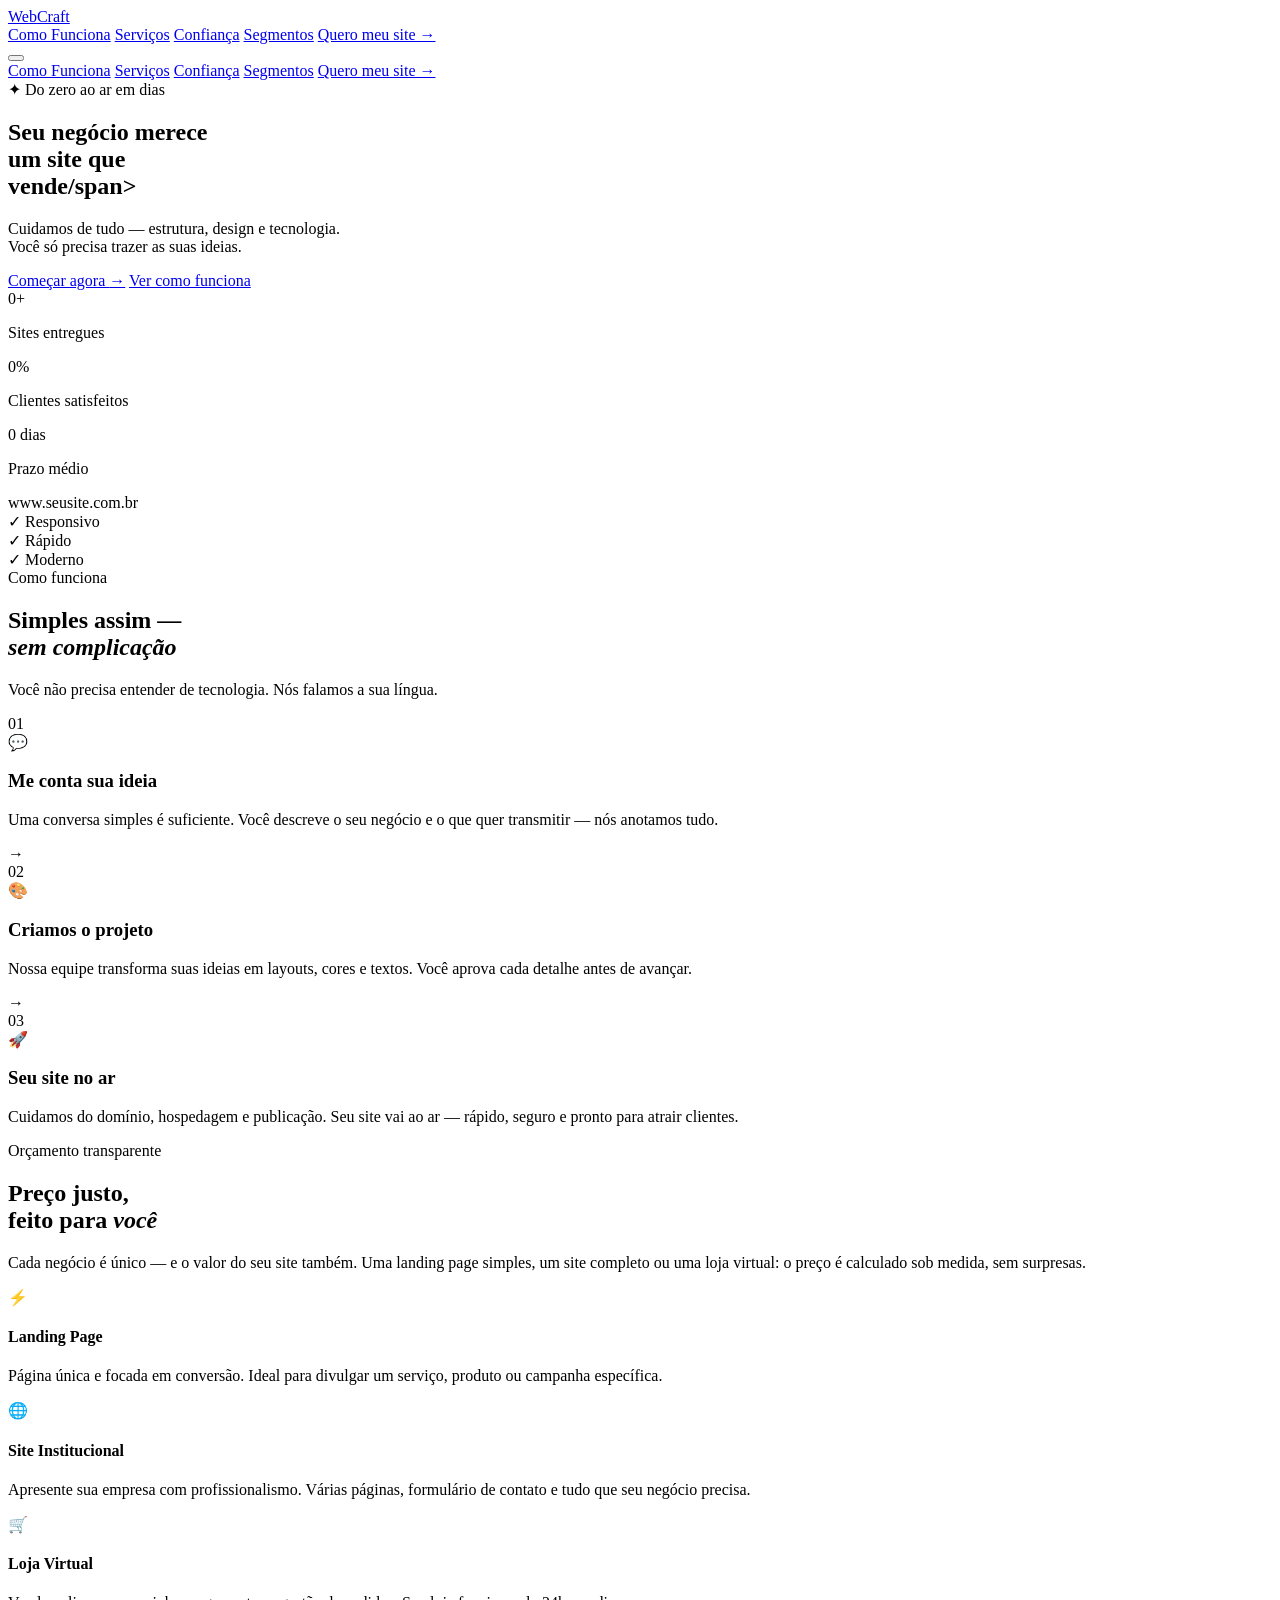
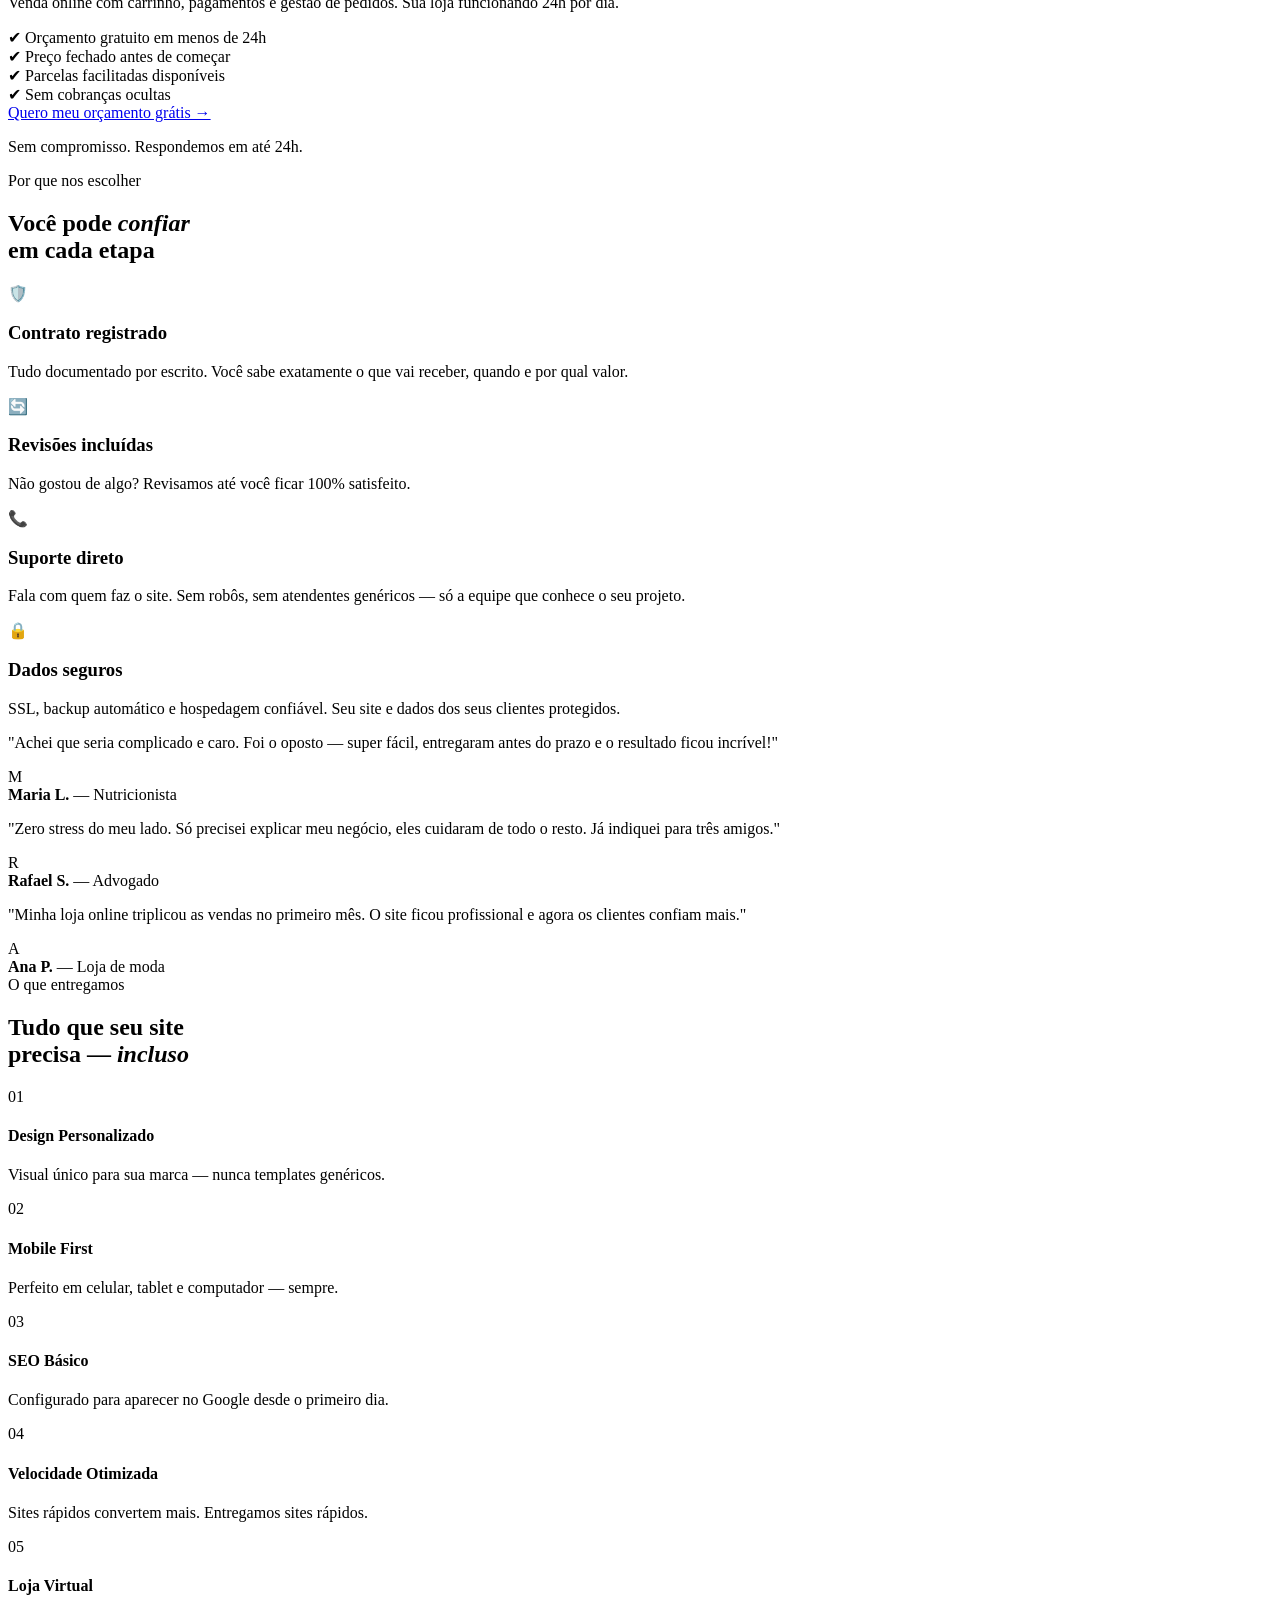
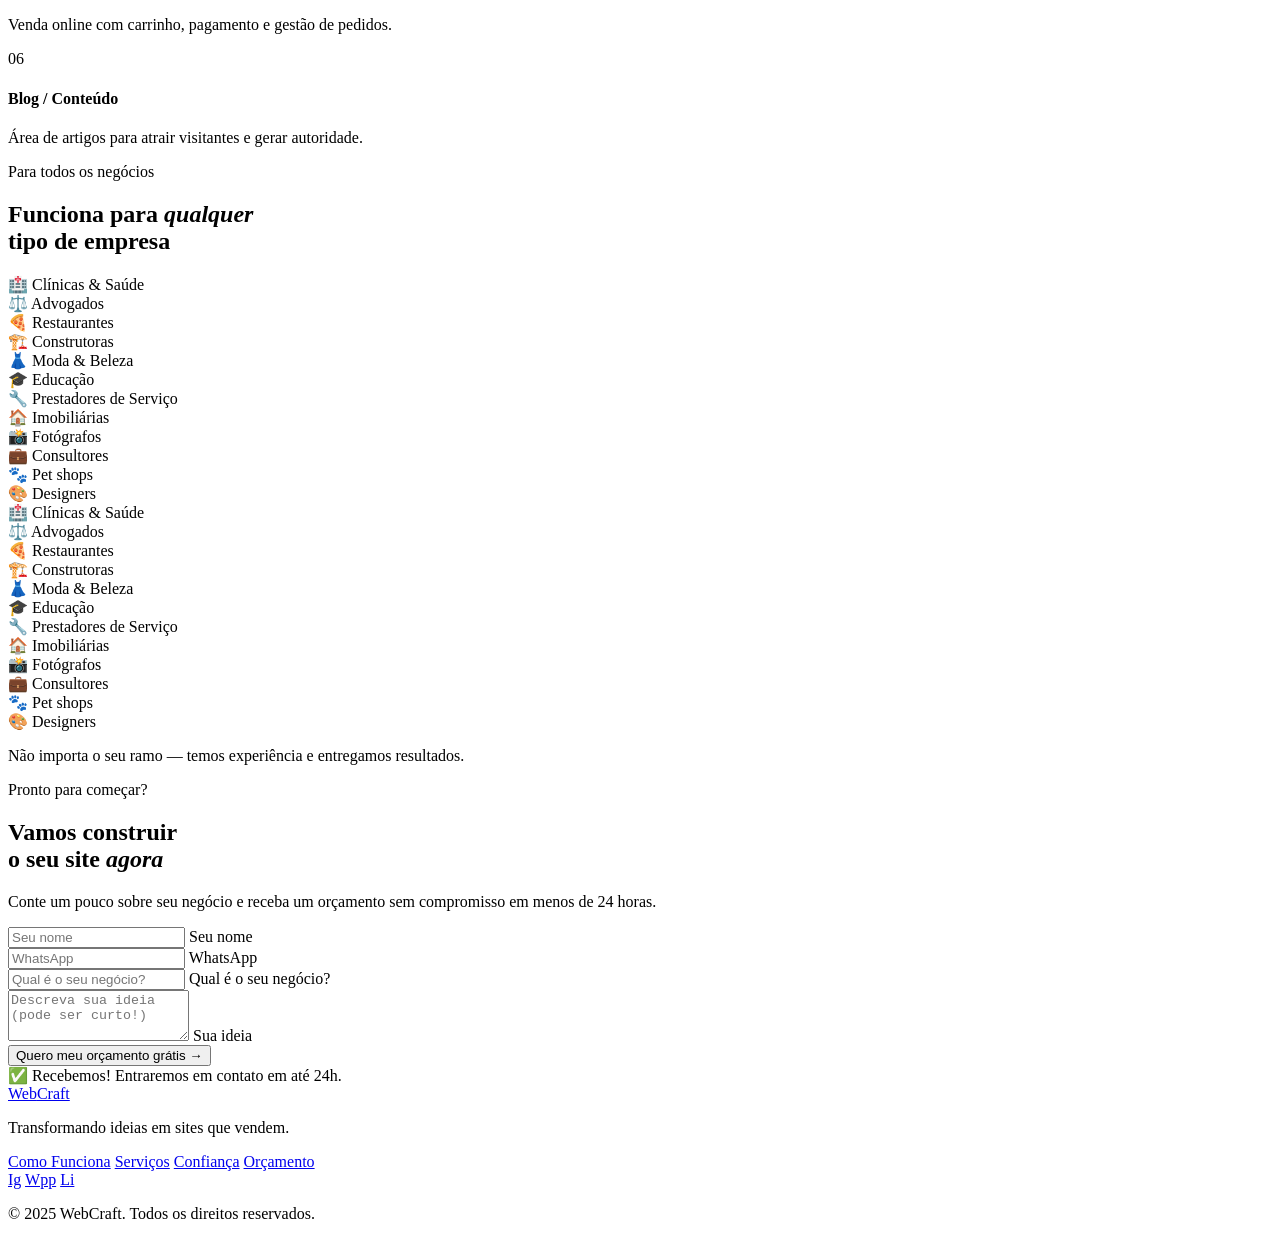
==== index.html @ 07025cad "possivel versão final do projeto" ====
<!DOCTYPE html>
<html lang="pt-BR">
<head>
  <meta charset="UTF-8" />
  <meta name="viewport" content="width=device-width, initial-scale=1.0" />
  <title>WebCraft — Seu Site. Do Zero ao Ar.</title>

  <!-- Pré-carrega a fonte para evitar layout shift -->
  <link rel="preconnect" href="https://fonts.googleapis.com" />
  <link rel="preconnect" href="https://fonts.gstatic.com" crossorigin />
  <link href="https://fonts.googleapis.com/css2?family=Syne:wght@400;600;700;800&family=DM+Sans:wght@300;400;500&display=swap" rel="stylesheet" />

  <link rel="stylesheet" href="style.css" />
</head>
<body>

  <!-- CURSOR -->
  <div class="cursor" id="cursor"></div>
  <div class="cursor-trail" id="cursorTrail"></div>

  <!-- NAVBAR -->
  <header class="navbar" id="navbar">
    <div class="nav-inner">
      <a href="#" class="logo">Web<span>Craft</span></a>
      <nav class="nav-links">
        <a href="#como-funciona">Como Funciona</a>
        <a href="#servicos">Serviços</a>
        <a href="#confie">Confiança</a>
        <a href="#segmentos">Segmentos</a>
        <a href="#contato" class="btn-nav">Quero meu site →</a>
      </nav>
      <button class="menu-toggle" id="menuToggle" aria-label="Abrir menu">
        <span></span><span></span><span></span>
      </button>
    </div>
    <div class="nav-mobile" id="navMobile">
      <a href="#como-funciona">Como Funciona</a>
      <a href="#servicos">Serviços</a>
      <a href="#confie">Confiança</a>
      <a href="#segmentos">Segmentos</a>
      <a href="#contato">Quero meu site →</a>
    </div>
  </header>

  <!-- HERO -->
  <section class="hero-section" id="home">
    <div class="hero-bg">
      <div class="blob blob-1"></div>
      <div class="blob blob-2"></div>
      <div class="blob blob-3"></div>
      <div class="grid-overlay"></div>
    </div>

    <div class="hero-inner">
      <!-- COLUNA ESQUERDA -->
      <div class="hero-content">
        <div class="hero-badge reveal">✦ Do zero ao ar em dias</div>

        <h1 class="hero-title reveal">
          Seu negócio merece<br />
          um site que<br />
          <span class="hero-destaque" id="rotatingText">vende/span>
        </h1>

        <p class="hero-sub reveal">
          Cuidamos de tudo — estrutura, design e tecnologia.<br />
          Você só precisa trazer as suas ideias.
        </p>

        <div class="hero-actions reveal">
          <a href="#contato" class="btn-primary">Começar agora <span class="arrow">→</span></a>
          <a href="#como-funciona" class="btn-ghost">Ver como funciona</a>
        </div>

        <div class="hero-stats reveal">
          <div class="stat">
            <span class="stat-num" data-target="320">0</span><span class="stat-suf">+</span>
            <p>Sites entregues</p>
          </div>
          <div class="stat-divider"></div>
          <div class="stat">
            <span class="stat-num" data-target="98">0</span><span class="stat-suf">%</span>
            <p>Clientes satisfeitos</p>
          </div>
          <div class="stat-divider"></div>
          <div class="stat">
            <span class="stat-num" data-target="7">0</span><span class="stat-suf"> dias</span>
            <p>Prazo médio</p>
          </div>
        </div>
      </div>

      <!-- COLUNA DIREITA -->
      <div class="hero-visual reveal">
        <div class="mockup-window">
          <div class="mockup-bar">
            <span class="dot red"></span>
            <span class="dot yellow"></span>
            <span class="dot green"></span>
            <div class="mockup-url">www.seusite.com.br</div>
          </div>
          <div class="mockup-body">
            <div class="mock-nav"></div>
            <div class="mock-hero">
              <div class="mock-h1"></div>
              <div class="mock-h2"></div>
              <div class="mock-btn"></div>
            </div>
            <div class="mock-cards">
              <div class="mock-card"></div>
              <div class="mock-card"></div>
              <div class="mock-card"></div>
            </div>
          </div>
        </div>
        <div class="floating-tag tag-1">✓ Responsivo</div>
        <div class="floating-tag tag-2">✓ Rápido</div>
        <div class="floating-tag tag-3">✓ Moderno</div>
      </div>
    </div>
  </section>

  <!-- COMO FUNCIONA -->
  <section class="como-funciona" id="como-funciona">
    <div class="container">
      <div class="section-label reveal">Como funciona</div>
      <h2 class="section-title reveal">Simples assim —<br /><em>sem complicação</em></h2>
      <p class="section-sub reveal">Você não precisa entender de tecnologia. Nós falamos a sua língua.</p>
      <div class="steps">
        <div class="step reveal">
          <div class="step-number">01</div>
          <div class="step-icon">💬</div>
          <h3>Me conta sua ideia</h3>
          <p>Uma conversa simples é suficiente. Você descreve o seu negócio e o que quer transmitir — nós anotamos tudo.</p>
        </div>
        <div class="step-arrow reveal">→</div>
        <div class="step reveal">
          <div class="step-number">02</div>
          <div class="step-icon">🎨</div>
          <h3>Criamos o projeto</h3>
          <p>Nossa equipe transforma suas ideias em layouts, cores e textos. Você aprova cada detalhe antes de avançar.</p>
        </div>
        <div class="step-arrow reveal">→</div>
        <div class="step reveal">
          <div class="step-number">03</div>
          <div class="step-icon">🚀</div>
          <h3>Seu site no ar</h3>
          <p>Cuidamos do domínio, hospedagem e publicação. Seu site vai ao ar — rápido, seguro e pronto para atrair clientes.</p>
        </div>
      </div>
    </div>
  </section>

  <!-- ORÇAMENTO -->
  <section class="orcamento" id="orcamento">
    <div class="container">
      <div class="orc-top reveal">
        <div class="section-label light">Orçamento transparente</div>
        <h2 class="section-title light">Preço justo,<br />feito para <em>você</em></h2>
        <p class="orc-intro">Cada negócio é único — e o valor do seu site também. Uma landing page simples, um site completo ou uma loja virtual: o preço é calculado sob medida, sem surpresas.</p>
      </div>
      <div class="orc-tipos reveal">
        <div class="orc-tipo-card">
          <div class="orc-tipo-icon">⚡</div>
          <h4>Landing Page</h4>
          <p>Página única e focada em conversão. Ideal para divulgar um serviço, produto ou campanha específica.</p>
        </div>
        <div class="orc-tipo-card destaque">
          <div class="orc-tipo-icon">🌐</div>
          <h4>Site Institucional</h4>
          <p>Apresente sua empresa com profissionalismo. Várias páginas, formulário de contato e tudo que seu negócio precisa.</p>
        </div>
        <div class="orc-tipo-card">
          <div class="orc-tipo-icon">🛒</div>
          <h4>Loja Virtual</h4>
          <p>Venda online com carrinho, pagamentos e gestão de pedidos. Sua loja funcionando 24h por dia.</p>
        </div>
      </div>
      <div class="orc-garantias reveal">
        <div class="orc-garantia"><span class="check">✔</span> Orçamento gratuito em menos de 24h</div>
        <div class="orc-garantia"><span class="check">✔</span> Preço fechado antes de começar</div>
        <div class="orc-garantia"><span class="check">✔</span> Parcelas facilitadas disponíveis</div>
        <div class="orc-garantia"><span class="check">✔</span> Sem cobranças ocultas</div>
      </div>
      <div class="orc-cta reveal">
        <a href="#contato" class="btn-primary">Quero meu orçamento grátis →</a>
        <p class="orc-obs">Sem compromisso. Respondemos em até 24h.</p>
      </div>
    </div>
  </section>

  <!-- CONFIANÇA -->
  <section class="confie" id="confie">
    <div class="container">
      <div class="section-label reveal">Por que nos escolher</div>
      <h2 class="section-title reveal">Você pode <em>confiar</em><br />em cada etapa</h2>
      <div class="trust-grid">
        <div class="trust-card reveal">
          <div class="trust-icon">🛡️</div>
          <h3>Contrato registrado</h3>
          <p>Tudo documentado por escrito. Você sabe exatamente o que vai receber, quando e por qual valor.</p>
        </div>
        <div class="trust-card reveal">
          <div class="trust-icon">🔄</div>
          <h3>Revisões incluídas</h3>
          <p>Não gostou de algo? Revisamos até você ficar 100% satisfeito.</p>
        </div>
        <div class="trust-card reveal">
          <div class="trust-icon">📞</div>
          <h3>Suporte direto</h3>
          <p>Fala com quem faz o site. Sem robôs, sem atendentes genéricos — só a equipe que conhece o seu projeto.</p>
        </div>
        <div class="trust-card reveal">
          <div class="trust-icon">🔒</div>
          <h3>Dados seguros</h3>
          <p>SSL, backup automático e hospedagem confiável. Seu site e dados dos seus clientes protegidos.</p>
        </div>
      </div>
      <div class="depoimentos reveal">
        <div class="dep-card">
          <p>"Achei que seria complicado e caro. Foi o oposto — super fácil, entregaram antes do prazo e o resultado ficou incrível!"</p>
          <div class="dep-author"><div class="dep-avatar">M</div><span><strong>Maria L.</strong> — Nutricionista</span></div>
        </div>
        <div class="dep-card">
          <p>"Zero stress do meu lado. Só precisei explicar meu negócio, eles cuidaram de todo o resto. Já indiquei para três amigos."</p>
          <div class="dep-author"><div class="dep-avatar">R</div><span><strong>Rafael S.</strong> — Advogado</span></div>
        </div>
        <div class="dep-card">
          <p>"Minha loja online triplicou as vendas no primeiro mês. O site ficou profissional e agora os clientes confiam mais."</p>
          <div class="dep-author"><div class="dep-avatar">A</div><span><strong>Ana P.</strong> — Loja de moda</span></div>
        </div>
      </div>
    </div>
  </section>

  <!-- SERVIÇOS -->
  <section class="servicos" id="servicos">
    <div class="container">
      <div class="section-label reveal">O que entregamos</div>
      <h2 class="section-title reveal">Tudo que seu site<br />precisa — <em>incluso</em></h2>
      <div class="servicos-grid">
        <div class="servico-item reveal"><span>01</span><h4>Design Personalizado</h4><p>Visual único para sua marca — nunca templates genéricos.</p></div>
        <div class="servico-item reveal"><span>02</span><h4>Mobile First</h4><p>Perfeito em celular, tablet e computador — sempre.</p></div>
        <div class="servico-item reveal"><span>03</span><h4>SEO Básico</h4><p>Configurado para aparecer no Google desde o primeiro dia.</p></div>
        <div class="servico-item reveal"><span>04</span><h4>Velocidade Otimizada</h4><p>Sites rápidos convertem mais. Entregamos sites rápidos.</p></div>
        <div class="servico-item reveal"><span>05</span><h4>Loja Virtual</h4><p>Venda online com carrinho, pagamento e gestão de pedidos.</p></div>
        <div class="servico-item reveal"><span>06</span><h4>Blog / Conteúdo</h4><p>Área de artigos para atrair visitantes e gerar autoridade.</p></div>
      </div>
    </div>
  </section>

  <!-- SEGMENTOS -->
  <section class="segmentos" id="segmentos">
    <div class="container">
      <div class="section-label reveal">Para todos os negócios</div>
      <h2 class="section-title reveal">Funciona para <em>qualquer</em><br />tipo de empresa</h2>
      <div class="seg-track-wrap">
        <div class="seg-track">
          <div class="seg-pill">🏥 Clínicas & Saúde</div>
          <div class="seg-pill">⚖️ Advogados</div>
          <div class="seg-pill">🍕 Restaurantes</div>
          <div class="seg-pill">🏗️ Construtoras</div>
          <div class="seg-pill">👗 Moda & Beleza</div>
          <div class="seg-pill">🎓 Educação</div>
          <div class="seg-pill">🔧 Prestadores de Serviço</div>
          <div class="seg-pill">🏠 Imobiliárias</div>
          <div class="seg-pill">📸 Fotógrafos</div>
          <div class="seg-pill">💼 Consultores</div>
          <div class="seg-pill">🐾 Pet shops</div>
          <div class="seg-pill">🎨 Designers</div>
          <div class="seg-pill">🏥 Clínicas & Saúde</div>
          <div class="seg-pill">⚖️ Advogados</div>
          <div class="seg-pill">🍕 Restaurantes</div>
          <div class="seg-pill">🏗️ Construtoras</div>
          <div class="seg-pill">👗 Moda & Beleza</div>
          <div class="seg-pill">🎓 Educação</div>
          <div class="seg-pill">🔧 Prestadores de Serviço</div>
          <div class="seg-pill">🏠 Imobiliárias</div>
          <div class="seg-pill">📸 Fotógrafos</div>
          <div class="seg-pill">💼 Consultores</div>
          <div class="seg-pill">🐾 Pet shops</div>
          <div class="seg-pill">🎨 Designers</div>
        </div>
      </div>
      <p class="seg-cta reveal">Não importa o seu ramo — temos experiência e entregamos resultados.</p>
    </div>
  </section>

  <!-- CONTATO -->
  <section class="contato" id="contato">
    <div class="container">
      <div class="cta-box reveal">
        <div class="cta-blob"></div>
        <div class="cta-text">
          <div class="section-label light">Pronto para começar?</div>
          <h2>Vamos construir<br />o seu site <em>agora</em></h2>
          <p>Conte um pouco sobre seu negócio e receba um orçamento sem compromisso em menos de 24 horas.</p>
        </div>
        <form class="cta-form" id="ctaForm" novalidate>
          <div class="form-row">
            <div class="form-group">
              <input type="text" id="nome" placeholder="Seu nome" required />
              <label for="nome">Seu nome</label>
            </div>
            <div class="form-group">
              <input type="tel" id="whatsapp" placeholder="WhatsApp" required />
              <label for="whatsapp">WhatsApp</label>
            </div>
          </div>
          <div class="form-group">
            <input type="text" id="negocio" placeholder="Qual é o seu negócio?" required />
            <label for="negocio">Qual é o seu negócio?</label>
          </div>
          <div class="form-group">
            <textarea id="ideia" rows="3" placeholder="Descreva sua ideia (pode ser curto!)"></textarea>
            <label for="ideia">Sua ideia</label>
          </div>
          <button type="submit" class="btn-submit">
            <span class="btn-text">Quero meu orçamento grátis →</span>
            <span class="btn-loading" style="display:none">Enviando...</span>
          </button>
          <div class="form-success" id="formSuccess">
            ✅ Recebemos! Entraremos em contato em até 24h.
          </div>
        </form>
      </div>
    </div>
  </section>

  <!-- FOOTER -->
  <footer class="footer">
    <div class="container">
      <div class="footer-inner">
        <div class="footer-brand">
          <a href="#" class="logo">Web<span>Craft</span></a>
          <p>Transformando ideias em sites que vendem.</p>
        </div>
        <div class="footer-links">
          <a href="#como-funciona">Como Funciona</a>
          <a href="#servicos">Serviços</a>
          <a href="#confie">Confiança</a>
          <a href="#contato">Orçamento</a>
        </div>
        <div class="footer-social">
          <a href="#" aria-label="Instagram">Ig</a>
          <a href="#" aria-label="WhatsApp">Wpp</a>
          <a href="#" aria-label="LinkedIn">Li</a>
        </div>
      </div>
      <div class="footer-bottom">
        <p>© 2025 WebCraft. Todos os direitos reservados.</p>
      </div>
    </div>
  </footer>

  <script src="script.js"></script>
</body>
</html>
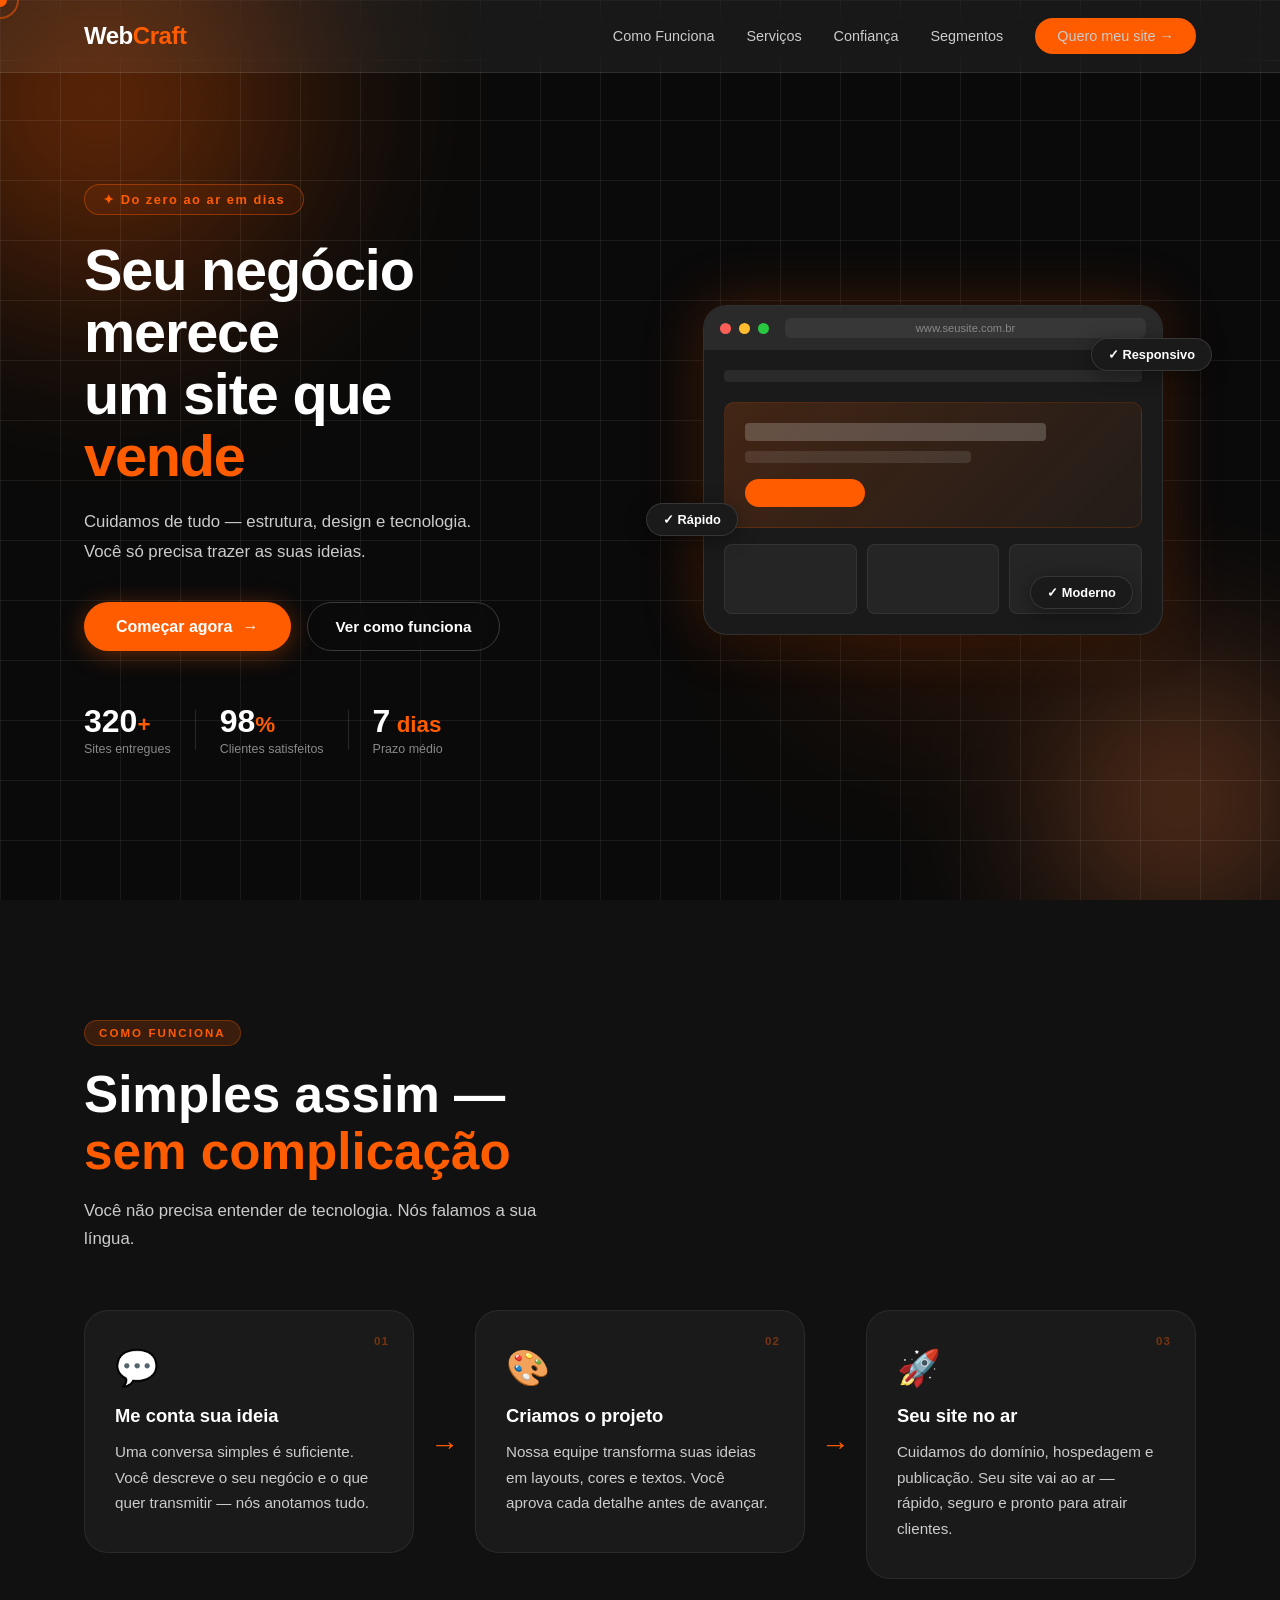
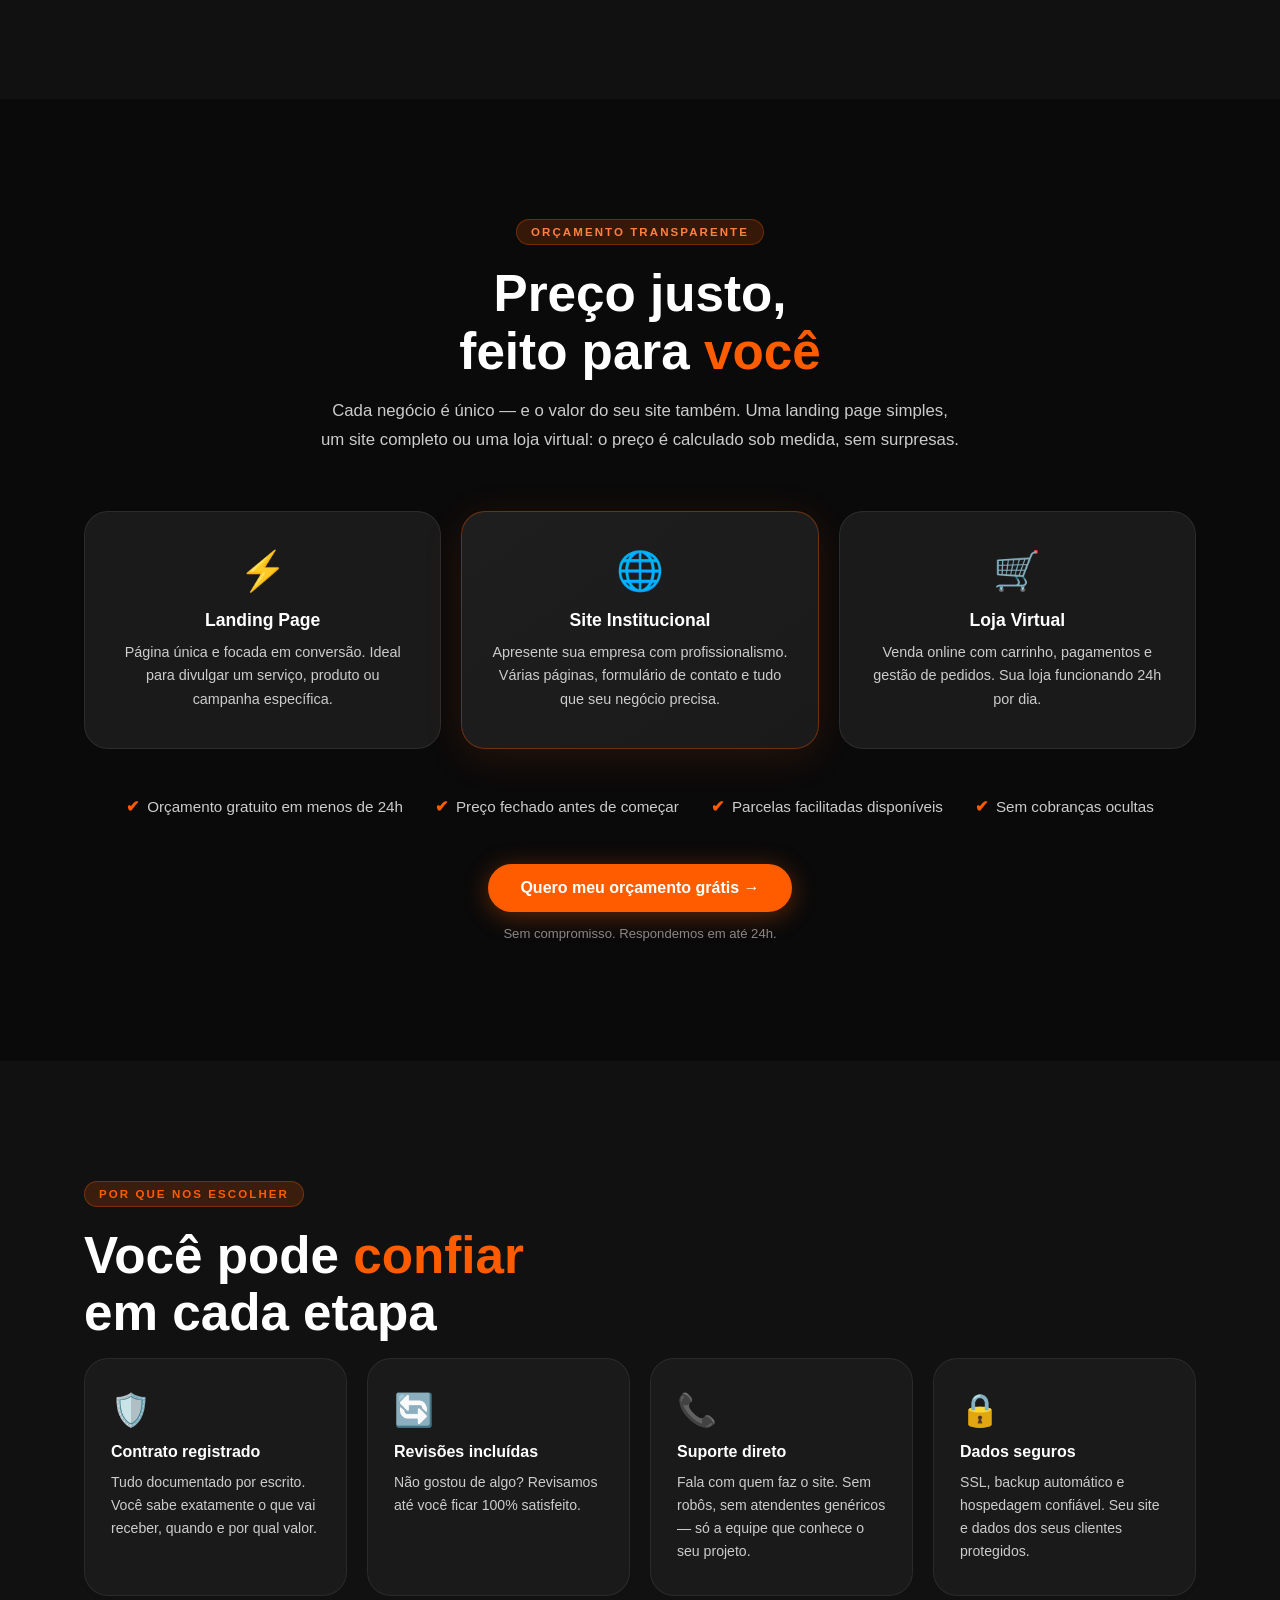
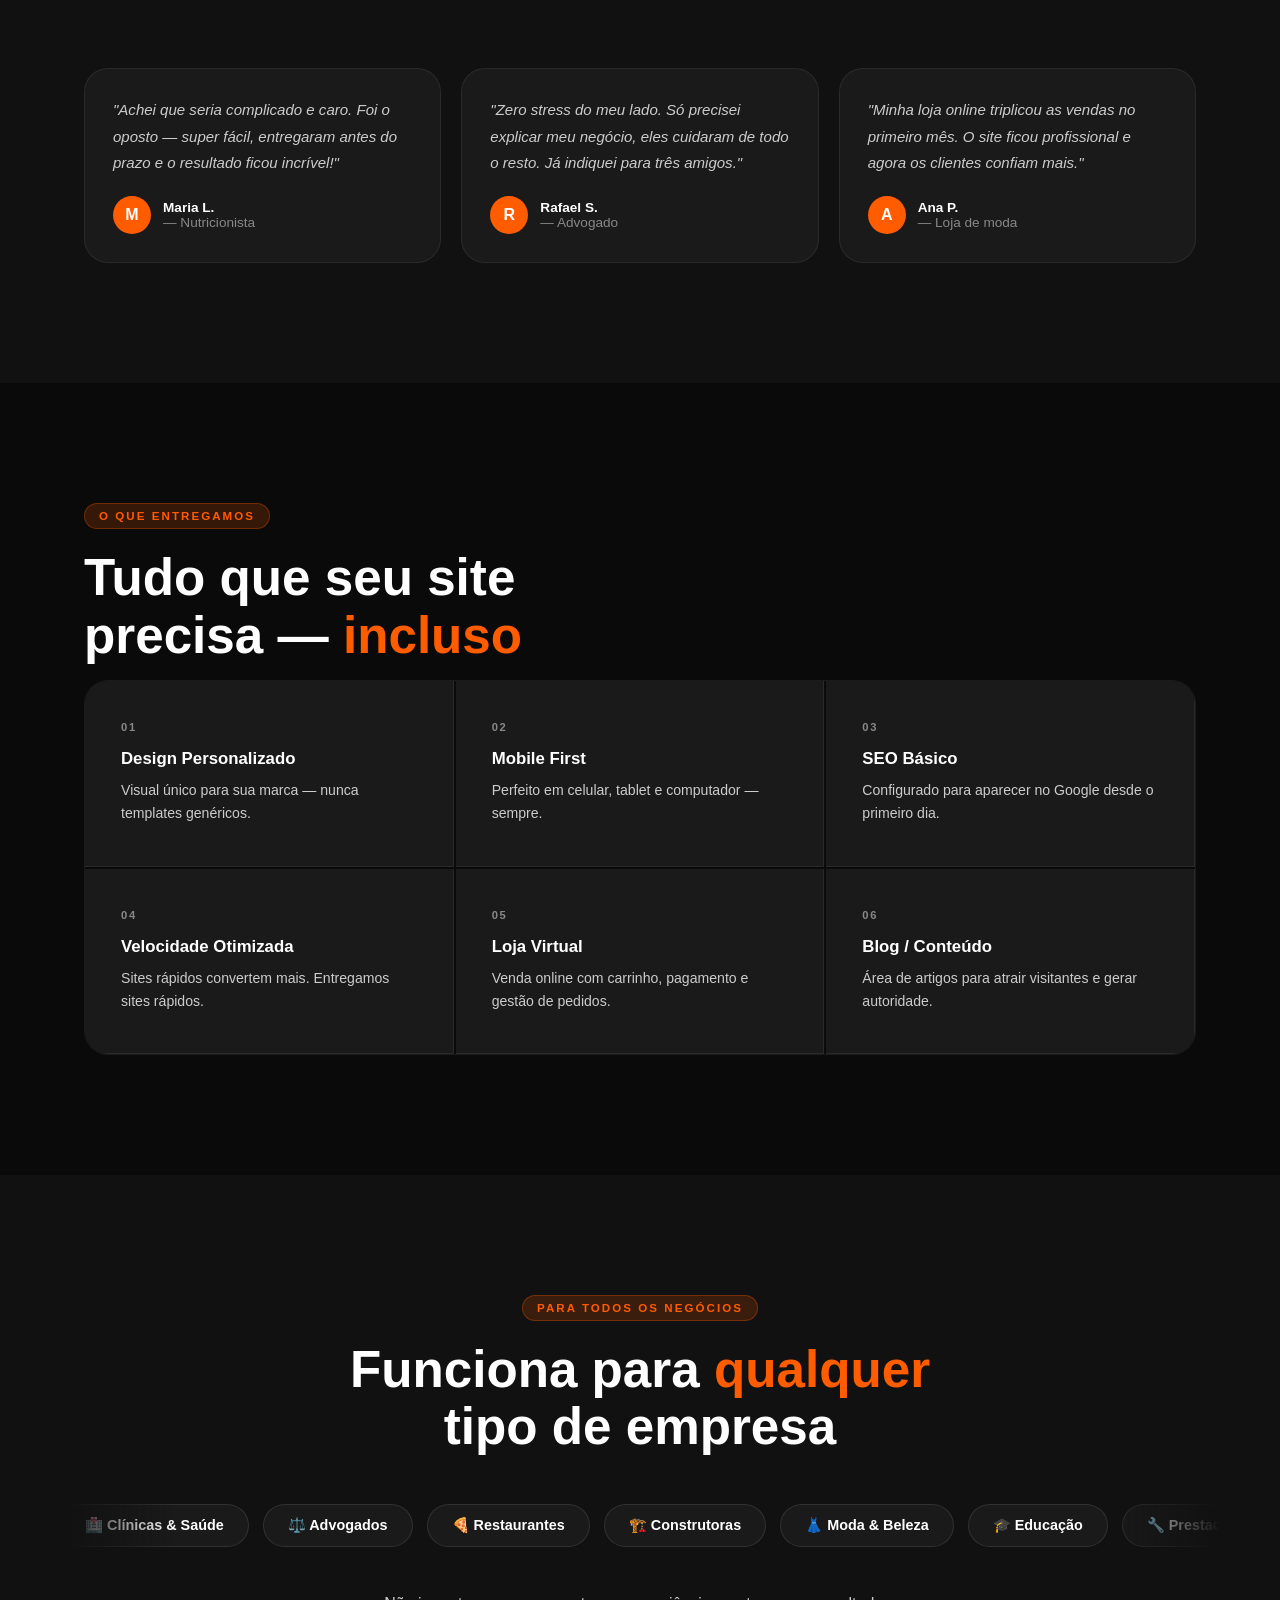
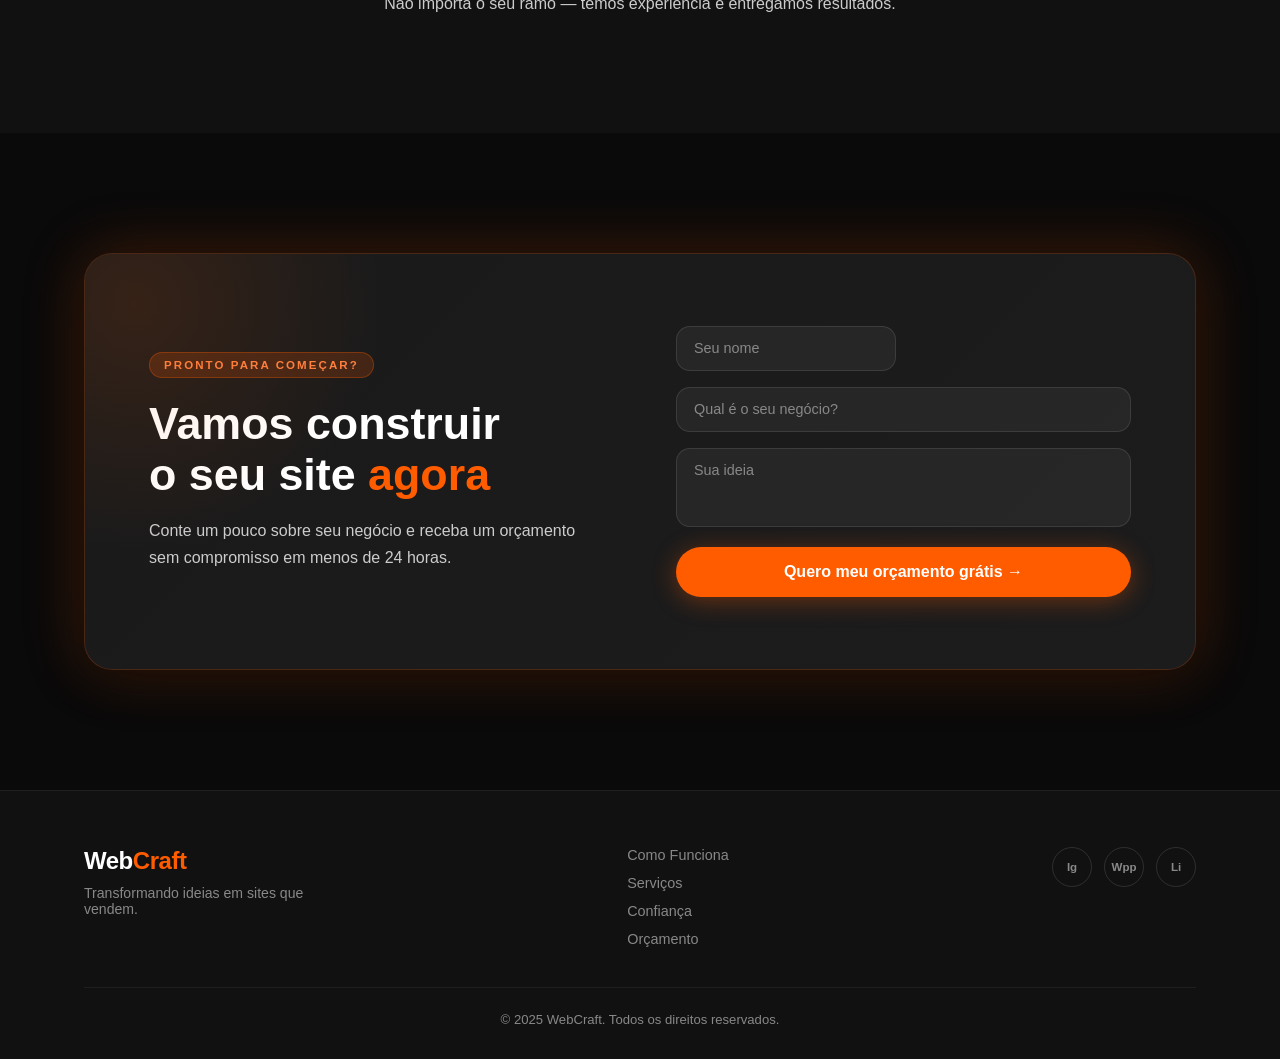
==== commit 480f6fee: "Alterações na barra de orçamento" ====
--- a/index.html
+++ b/index.html
@@ -59,7 +59,7 @@
         <h1 class="hero-title reveal">
           Seu negócio merece<br />
           um site que<br />
-          <span class="hero-destaque" id="rotatingText">vende/span>
+          <span class="hero-destaque" id="rotatingText">vende
         </h1>
 
         <p class="hero-sub reveal">
@@ -302,10 +302,6 @@
               <input type="text" id="nome" placeholder="Seu nome" required />
               <label for="nome">Seu nome</label>
             </div>
-            <div class="form-group">
-              <input type="tel" id="whatsapp" placeholder="WhatsApp" required />
-              <label for="whatsapp">WhatsApp</label>
-            </div>
           </div>
           <div class="form-group">
             <input type="text" id="negocio" placeholder="Qual é o seu negócio?" required />
--- a/style.css
+++ b/style.css
@@ -0,0 +1,1071 @@
+/* =============================================
+   WEBCRAFT — style.css
+   Paleta: Laranja vibrante + Preto + Branco
+   Tipografia: Syne (display) + DM Sans (corpo)
+   ============================================= */
+
+/* ===== RESET & VARIÁVEIS ===== */
+*, *::before, *::after { box-sizing: border-box; margin: 0; padding: 0; }
+
+:root {
+  --orange:      #FF5C00;
+  --orange-light:#FF8040;
+  --orange-glow: rgba(255,92,0,0.18);
+  --black:       #0A0A0A;
+  --dark:        #111111;
+  --dark2:       #1A1A1A;
+  --mid:         #2A2A2A;
+  --gray:        #888888;
+  --light-gray:  #CCCCCC;
+  --white:       #FFFFFF;
+  --off-white:   #F5F4F0;
+
+  --font-display: 'Syne', sans-serif;
+  --font-body:    'DM Sans', sans-serif;
+
+  --radius:   14px;
+  --radius-lg:24px;
+  --shadow:   0 8px 40px rgba(0,0,0,0.35);
+  --glow:     0 0 60px rgba(255,92,0,0.25);
+  --trans:    0.35s cubic-bezier(0.4,0,0.2,1);
+}
+
+html { scroll-behavior: smooth; }
+
+body {
+  font-family: var(--font-body);
+  background: var(--black);
+  color: var(--white);
+  overflow-x: hidden;
+  cursor: none;
+}
+
+/* ===== CURSOR PERSONALIZADO ===== */
+.cursor {
+  position: fixed;
+  width: 14px;
+  height: 14px;
+  background: var(--orange);
+  border-radius: 50%;
+  pointer-events: none;
+  z-index: 9999;
+  transform: translate(-50%,-50%);
+  transition: transform 0.08s ease, width 0.2s ease, height 0.2s ease;
+  mix-blend-mode: normal;
+}
+
+.cursor-trail {
+  position: fixed;
+  width: 38px;
+  height: 38px;
+  border: 2px solid var(--orange);
+  border-radius: 50%;
+  pointer-events: none;
+  z-index: 9998;
+  transform: translate(-50%,-50%);
+  transition: left 0.12s ease, top 0.12s ease, width 0.2s ease, height 0.2s ease, opacity 0.2s ease;
+  opacity: 0.5;
+}
+
+body:hover .cursor { opacity: 1; }
+
+/* ===== UTILITÁRIOS ===== */
+.container {
+  max-width: 1160px;
+  margin: 0 auto;
+  padding: 0 24px;
+}
+
+.section-label {
+  display: inline-block;
+  font-family: var(--font-display);
+  font-size: 0.72rem;
+  font-weight: 600;
+  letter-spacing: 0.18em;
+  text-transform: uppercase;
+  color: var(--orange);
+  background: var(--orange-glow);
+  border: 1px solid rgba(255,92,0,0.3);
+  padding: 6px 14px;
+  border-radius: 100px;
+  margin-bottom: 20px;
+}
+.section-label.light { color: var(--orange-light); }
+
+.section-title {
+  font-family: var(--font-display);
+  font-size: clamp(2rem, 4vw, 3.2rem);
+  font-weight: 800;
+  line-height: 1.12;
+  margin-bottom: 16px;
+}
+.section-title em {
+  font-style: normal;
+  color: var(--orange);
+}
+.section-title.light { color: var(--white); }
+
+.section-sub {
+  color: var(--light-gray);
+  font-size: 1.05rem;
+  max-width: 480px;
+  margin-bottom: 56px;
+  line-height: 1.7;
+}
+
+/* ===== BOTÕES ===== */
+.btn-primary {
+  display: inline-flex;
+  align-items: center;
+  gap: 10px;
+  background: var(--orange);
+  color: var(--white);
+  font-family: var(--font-display);
+  font-weight: 700;
+  font-size: 1rem;
+  padding: 15px 32px;
+  border-radius: 100px;
+  text-decoration: none;
+  transition: var(--trans);
+  box-shadow: 0 4px 24px rgba(255,92,0,0.35);
+  position: relative;
+  overflow: hidden;
+}
+.btn-primary::before {
+  content: '';
+  position: absolute;
+  inset: 0;
+  background: linear-gradient(135deg, rgba(255,255,255,0.15), transparent);
+  opacity: 0;
+  transition: opacity 0.3s;
+}
+.btn-primary:hover { transform: translateY(-3px); box-shadow: 0 8px 36px rgba(255,92,0,0.5); }
+.btn-primary:hover::before { opacity: 1; }
+.btn-primary .arrow { display: inline-block; transition: transform 0.3s; }
+.btn-primary:hover .arrow { transform: translateX(5px); }
+
+.btn-ghost {
+  display: inline-flex;
+  align-items: center;
+  gap: 8px;
+  color: var(--white);
+  font-family: var(--font-display);
+  font-weight: 600;
+  font-size: 0.95rem;
+  padding: 15px 28px;
+  border-radius: 100px;
+  border: 1.5px solid rgba(255,255,255,0.2);
+  text-decoration: none;
+  transition: var(--trans);
+  backdrop-filter: blur(8px);
+}
+.btn-ghost:hover { border-color: var(--orange); color: var(--orange); transform: translateY(-2px); }
+
+.btn-nav {
+  background: var(--orange);
+  color: var(--white);
+  font-family: var(--font-display);
+  font-weight: 700;
+  font-size: 0.88rem;
+  padding: 10px 22px;
+  border-radius: 100px;
+  text-decoration: none;
+  transition: var(--trans);
+}
+.btn-nav:hover { background: var(--orange-light); transform: translateY(-2px); }
+
+/* ===== ANIMAÇÃO DE REVEAL ===== */
+.reveal {
+  opacity: 0;
+  transform: translateY(36px);
+  transition: opacity 0.7s ease, transform 0.7s ease;
+}
+.reveal.visible {
+  opacity: 1;
+  transform: translateY(0);
+}
+
+/* ===== NAVBAR ===== */
+.navbar {
+  position: fixed;
+  top: 0; left: 0; right: 0;
+  z-index: 9000;
+  padding: 0;
+  background: rgba(255,255,255,0.06);
+  backdrop-filter: blur(16px);
+  border-bottom: 1px solid rgba(255,255,255,0.1);
+  transition: background 0.4s, backdrop-filter 0.4s, box-shadow 0.4s;
+}
+.navbar.scrolled {
+  background: rgba(255,255,255,0.1);
+  backdrop-filter: blur(20px);
+  box-shadow: 0 1px 0 rgba(255,255,255,0.12);
+}
+
+.nav-inner {
+  max-width: 1160px;
+  margin: 0 auto;
+  padding: 0 24px;
+  height: 72px;
+  display: flex;
+  align-items: center;
+  justify-content: space-between;
+}
+
+.logo {
+  font-family: var(--font-display);
+  font-size: 1.5rem;
+  font-weight: 800;
+  color: var(--white);
+  text-decoration: none;
+  letter-spacing: -0.02em;
+}
+.logo span { color: var(--orange); }
+
+.nav-links {
+  display: flex;
+  align-items: center;
+  gap: 32px;
+}
+.nav-links a {
+  color: var(--light-gray);
+  text-decoration: none;
+  font-size: 0.9rem;
+  font-weight: 400;
+  transition: color 0.25s;
+}
+.nav-links a:hover { color: var(--white); }
+
+.menu-toggle {
+  display: none;
+  flex-direction: column;
+  gap: 5px;
+  background: none;
+  border: none;
+  cursor: pointer;
+  padding: 4px;
+}
+.menu-toggle span {
+  display: block;
+  width: 24px;
+  height: 2px;
+  background: var(--white);
+  border-radius: 2px;
+  transition: var(--trans);
+}
+
+.nav-mobile {
+  display: none;
+  flex-direction: column;
+  gap: 0;
+  background: rgba(10,10,10,0.98);
+  border-top: 1px solid rgba(255,255,255,0.07);
+}
+.nav-mobile a {
+  color: var(--light-gray);
+  text-decoration: none;
+  font-size: 1rem;
+  padding: 16px 24px;
+  border-bottom: 1px solid rgba(255,255,255,0.05);
+  transition: color 0.2s, background 0.2s;
+}
+.nav-mobile a:hover { color: var(--orange); background: rgba(255,92,0,0.06); }
+.nav-mobile.open { display: flex; }
+
+@media (max-width: 768px) {
+  .nav-links { display: none; }
+  .menu-toggle { display: flex; }
+}
+
+/* ===== HERO ===== */
+
+/* Seção wrapper — ocupa a tela toda e centraliza */
+.hero-section {
+  min-height: 100vh;
+  position: relative;
+  overflow: hidden;
+  display: flex;
+  align-items: center;
+}
+
+/* Fundo com blobs — posição absoluta dentro da seção */
+.hero-bg {
+  position: absolute;
+  inset: 0;
+  z-index: 0;
+  pointer-events: none;
+  overflow: hidden;
+}
+
+.blob {
+  position: absolute;
+  border-radius: 50%;
+  filter: blur(80px);
+  opacity: 0.45;
+}
+.blob-1 {
+  width: 600px; height: 600px;
+  background: radial-gradient(circle, #FF5C00 0%, transparent 70%);
+  top: -200px; left: -200px;
+  animation: blobFloat 9s ease-in-out infinite alternate;
+}
+.blob-2 {
+  width: 400px; height: 400px;
+  background: radial-gradient(circle, #FF8040 0%, transparent 70%);
+  bottom: -100px; right: -100px;
+  animation: blobFloat 12s ease-in-out infinite alternate-reverse;
+}
+.blob-3 {
+  width: 300px; height: 300px;
+  background: radial-gradient(circle, #FF5C00 0%, transparent 70%);
+  top: 50%; left: 60%;
+  animation: blobFloat 15s ease-in-out infinite alternate;
+  opacity: 0.25;
+}
+@keyframes blobFloat {
+  from { transform: translate(0,0) scale(1); }
+  to   { transform: translate(40px,30px) scale(1.08); }
+}
+
+.grid-overlay {
+  position: absolute;
+  inset: 0;
+  background-image:
+    linear-gradient(rgba(255,255,255,0.07) 1px, transparent 1px),
+    linear-gradient(90deg, rgba(255,255,255,0.07) 1px, transparent 1px);
+  background-size: 60px 60px;
+}
+
+/* Grid interno com as duas colunas */
+.hero-inner {
+  position: relative;
+  z-index: 1;
+  width: 100%;
+  max-width: 1160px;
+  margin: 0 auto;
+  padding: 120px 24px 80px;
+  display: grid;
+  grid-template-columns: 1fr 1fr;
+  gap: 60px;
+  align-items: center;
+}
+
+/* Badge */
+.hero-badge {
+  display: inline-block;
+  font-family: var(--font-display);
+  font-size: 0.8rem;
+  font-weight: 600;
+  letter-spacing: 0.12em;
+  color: var(--orange);
+  border: 1.5px solid rgba(255,92,0,0.4);
+  padding: 7px 18px;
+  border-radius: 100px;
+  margin-bottom: 24px;
+  background: rgba(255,92,0,0.08);
+}
+
+/* Título principal — tamanho FIXO para não oscilar */
+.hero-title {
+  font-family: var(--font-display);
+  font-size: 3.6rem;
+  font-weight: 800;
+  line-height: 1.08;
+  letter-spacing: -0.02em;
+  margin-bottom: 20px;
+  /* Reserva espaço fixo — evita reflow quando a fonte carrega */
+  font-synthesis: none;
+}
+
+/* Palavra laranja — inline, sem bloco separado */
+.hero-destaque {
+  color: var(--orange);
+  display: inline-block;
+}
+
+.hero-sub {
+  color: var(--light-gray);
+  font-size: 1.05rem;
+  line-height: 1.75;
+  margin-bottom: 36px;
+  max-width: 440px;
+}
+
+.hero-actions {
+  display: flex;
+  gap: 16px;
+  flex-wrap: wrap;
+  margin-bottom: 52px;
+}
+
+.hero-stats {
+  display: flex;
+  align-items: center;
+  gap: 24px;
+}
+.stat { text-align: left; }
+.stat-num {
+  font-family: var(--font-display);
+  font-size: 2rem;
+  font-weight: 800;
+  color: var(--white);
+}
+.stat-suf {
+  font-family: var(--font-display);
+  font-size: 1.4rem;
+  color: var(--orange);
+  font-weight: 700;
+}
+.stat p { font-size: 0.78rem; color: var(--gray); margin-top: 2px; }
+.stat-divider { width: 1px; height: 40px; background: rgba(255,255,255,0.12); flex-shrink: 0; }
+
+/* Mockup */
+.hero-visual {
+  position: relative;
+  display: flex;
+  justify-content: center;
+  align-items: center;
+}
+
+.mockup-window {
+  background: var(--dark2);
+  border: 1px solid rgba(255,255,255,0.1);
+  border-radius: var(--radius-lg);
+  overflow: hidden;
+  width: 100%;
+  max-width: 460px;
+  box-shadow: var(--shadow), var(--glow);
+  animation: floatY 5s ease-in-out infinite;
+}
+@keyframes floatY {
+  0%, 100% { transform: translateY(0); }
+  50%       { transform: translateY(-14px); }
+}
+
+.mockup-bar {
+  background: var(--mid);
+  padding: 12px 16px;
+  display: flex;
+  align-items: center;
+  gap: 8px;
+}
+.dot { width: 11px; height: 11px; border-radius: 50%; flex-shrink: 0; }
+.dot.red    { background: #FF5F57; }
+.dot.yellow { background: #FEBC2E; }
+.dot.green  { background: #28C840; }
+.mockup-url {
+  flex: 1;
+  background: rgba(255,255,255,0.06);
+  border-radius: 6px;
+  padding: 4px 10px;
+  font-size: 0.7rem;
+  color: var(--gray);
+  margin-left: 8px;
+  text-align: center;
+}
+
+.mockup-body { padding: 20px; }
+.mock-nav {
+  height: 12px;
+  background: rgba(255,255,255,0.07);
+  border-radius: 4px;
+  margin-bottom: 20px;
+}
+.mock-hero {
+  background: linear-gradient(135deg, rgba(255,92,0,0.18), rgba(255,92,0,0.04));
+  border-radius: 10px;
+  padding: 20px;
+  margin-bottom: 16px;
+  border: 1px solid rgba(255,92,0,0.15);
+}
+.mock-h1 { height: 18px; background: rgba(255,255,255,0.2); border-radius: 4px; width: 80%; margin-bottom: 10px; }
+.mock-h2 { height: 12px; background: rgba(255,255,255,0.1); border-radius: 4px; width: 60%; margin-bottom: 16px; }
+.mock-btn { height: 28px; background: var(--orange); border-radius: 100px; width: 120px; }
+
+.mock-cards { display: grid; grid-template-columns: repeat(3,1fr); gap: 10px; }
+.mock-card {
+  height: 70px;
+  background: rgba(255,255,255,0.05);
+  border-radius: 8px;
+  border: 1px solid rgba(255,255,255,0.07);
+  animation: shimmer 2.5s ease-in-out infinite;
+}
+.mock-card:nth-child(2) { animation-delay: 0.4s; }
+.mock-card:nth-child(3) { animation-delay: 0.8s; }
+@keyframes shimmer {
+  0%, 100% { opacity: 0.5; }
+  50%       { opacity: 1; }
+}
+
+.floating-tag {
+  position: absolute;
+  background: var(--dark2);
+  border: 1px solid rgba(255,255,255,0.12);
+  border-radius: 100px;
+  padding: 8px 16px;
+  font-size: 0.8rem;
+  font-family: var(--font-display);
+  font-weight: 600;
+  color: var(--white);
+  white-space: nowrap;
+  box-shadow: 0 4px 20px rgba(0,0,0,0.4);
+}
+.tag-1 { top: 10%; right: -16px; animation: floatTag 6s ease-in-out infinite; }
+.tag-2 { bottom: 30%; left: -24px; animation: floatTag 7s ease-in-out infinite 1s; }
+.tag-3 { bottom: 8%; right: 12%; animation: floatTag 5s ease-in-out infinite 0.5s; }
+@keyframes floatTag {
+  0%, 100% { transform: translateY(0); }
+  50%       { transform: translateY(-8px); }
+}
+
+/* Mobile */
+@media (max-width: 900px) {
+  .hero-inner {
+    grid-template-columns: 1fr;
+    text-align: center;
+    padding-top: 100px;
+  }
+  .hero-title { font-size: 2.6rem; }
+  .hero-actions { justify-content: center; }
+  .hero-stats { justify-content: center; flex-wrap: wrap; }
+  .hero-visual { display: none; }
+}
+
+/* ===== COMO FUNCIONA ===== */
+.como-funciona {
+  padding: 120px 0;
+  background: var(--dark);
+  position: relative;
+}
+
+.steps {
+  display: flex;
+  align-items: flex-start;
+  gap: 16px;
+  margin-top: 16px;
+}
+.step {
+  flex: 1;
+  background: var(--dark2);
+  border: 1px solid rgba(255,255,255,0.07);
+  border-radius: var(--radius-lg);
+  padding: 36px 30px;
+  position: relative;
+  transition: var(--trans);
+}
+.step:hover {
+  border-color: rgba(255,92,0,0.35);
+  transform: translateY(-6px);
+  box-shadow: 0 16px 48px rgba(0,0,0,0.4), 0 0 30px rgba(255,92,0,0.1);
+}
+.step-number {
+  position: absolute;
+  top: 24px; right: 24px;
+  font-family: var(--font-display);
+  font-size: 0.72rem;
+  font-weight: 800;
+  color: rgba(255,92,0,0.4);
+  letter-spacing: 0.1em;
+}
+.step-icon {
+  font-size: 2.2rem;
+  margin-bottom: 16px;
+}
+.step h3 {
+  font-family: var(--font-display);
+  font-size: 1.15rem;
+  font-weight: 700;
+  margin-bottom: 12px;
+}
+.step p { color: var(--light-gray); font-size: 0.95rem; line-height: 1.7; }
+
+.step-arrow {
+  font-size: 1.8rem;
+  color: var(--orange);
+  align-self: center;
+  flex-shrink: 0;
+  opacity: 0.7;
+}
+
+@media (max-width: 700px) {
+  .steps { flex-direction: column; }
+  .step-arrow { transform: rotate(90deg); align-self: center; }
+}
+
+/* ===== ORÇAMENTO ===== */
+.orcamento {
+  padding: 120px 0;
+  background: var(--black);
+}
+
+.orc-top {
+  text-align: center;
+  max-width: 640px;
+  margin: 0 auto 56px;
+}
+.orc-intro {
+  color: var(--light-gray);
+  font-size: 1.05rem;
+  line-height: 1.75;
+  margin-top: 16px;
+}
+
+.orc-tipos {
+  display: grid;
+  grid-template-columns: repeat(3, 1fr);
+  gap: 20px;
+  margin-bottom: 48px;
+}
+
+.orc-tipo-card {
+  background: var(--dark2);
+  border: 1px solid rgba(255,255,255,0.08);
+  border-radius: var(--radius-lg);
+  padding: 36px 28px;
+  text-align: center;
+  transition: var(--trans);
+}
+.orc-tipo-card:hover {
+  border-color: rgba(255,92,0,0.3);
+  transform: translateY(-6px);
+  box-shadow: 0 16px 48px rgba(0,0,0,0.4), 0 0 30px rgba(255,92,0,0.08);
+}
+.orc-tipo-card.destaque {
+  border-color: rgba(255,92,0,0.35);
+  background: linear-gradient(145deg, #1e1e1e, #1a1a1a);
+  box-shadow: 0 8px 40px rgba(255,92,0,0.12);
+}
+.orc-tipo-icon {
+  font-size: 2.4rem;
+  margin-bottom: 16px;
+}
+.orc-tipo-card h4 {
+  font-family: var(--font-display);
+  font-size: 1.1rem;
+  font-weight: 700;
+  margin-bottom: 10px;
+  color: var(--white);
+}
+.orc-tipo-card p {
+  color: var(--light-gray);
+  font-size: 0.9rem;
+  line-height: 1.65;
+}
+
+.orc-garantias {
+  display: flex;
+  flex-wrap: wrap;
+  justify-content: center;
+  gap: 12px 32px;
+  margin-bottom: 48px;
+}
+.orc-garantia {
+  display: flex;
+  align-items: center;
+  gap: 8px;
+  color: var(--light-gray);
+  font-size: 0.95rem;
+}
+
+.check {
+  color: var(--orange);
+  font-weight: 700;
+  font-size: 1rem;
+  flex-shrink: 0;
+}
+
+.orc-cta {
+  text-align: center;
+}
+.orc-obs {
+  color: var(--gray);
+  font-size: 0.82rem;
+  margin-top: 14px;
+}
+
+@media (max-width: 860px) {
+  .orc-tipos { grid-template-columns: 1fr; gap: 16px; }
+}
+
+/* ===== CONFIE ===== */
+.confie {
+  padding: 120px 0;
+  background: var(--dark);
+}
+
+.trust-grid {
+  display: grid;
+  grid-template-columns: repeat(4, 1fr);
+  gap: 20px;
+  margin-bottom: 72px;
+}
+
+.trust-card {
+  background: var(--dark2);
+  border: 1px solid rgba(255,255,255,0.07);
+  border-radius: var(--radius-lg);
+  padding: 32px 26px;
+  transition: var(--trans);
+}
+.trust-card:hover {
+  border-color: rgba(255,92,0,0.3);
+  transform: translateY(-5px);
+  box-shadow: 0 12px 40px rgba(0,0,0,0.35);
+}
+.trust-icon { font-size: 2rem; margin-bottom: 14px; }
+.trust-card h3 {
+  font-family: var(--font-display);
+  font-size: 1rem;
+  font-weight: 700;
+  margin-bottom: 10px;
+}
+.trust-card p { color: var(--light-gray); font-size: 0.88rem; line-height: 1.65; }
+
+@media (max-width: 900px) { .trust-grid { grid-template-columns: repeat(2,1fr); } }
+@media (max-width: 500px) { .trust-grid { grid-template-columns: 1fr; } }
+
+.depoimentos {
+  display: grid;
+  grid-template-columns: repeat(3,1fr);
+  gap: 20px;
+}
+
+.dep-card {
+  background: var(--dark2);
+  border: 1px solid rgba(255,255,255,0.07);
+  border-radius: var(--radius-lg);
+  padding: 28px;
+  transition: var(--trans);
+}
+.dep-card:hover { border-color: rgba(255,92,0,0.25); transform: translateY(-4px); }
+.dep-card p {
+  color: var(--light-gray);
+  font-size: 0.94rem;
+  line-height: 1.75;
+  margin-bottom: 20px;
+  font-style: italic;
+}
+.dep-author {
+  display: flex;
+  align-items: center;
+  gap: 12px;
+}
+.dep-avatar {
+  width: 38px; height: 38px;
+  border-radius: 50%;
+  background: var(--orange);
+  color: var(--white);
+  font-family: var(--font-display);
+  font-weight: 800;
+  font-size: 1rem;
+  display: flex;
+  align-items: center;
+  justify-content: center;
+  flex-shrink: 0;
+}
+.dep-author span { font-size: 0.85rem; color: var(--gray); }
+.dep-author strong { color: var(--white); display: block; }
+
+@media (max-width: 860px) { .depoimentos { grid-template-columns: 1fr; } }
+
+/* ===== SERVIÇOS ===== */
+.servicos {
+  padding: 120px 0;
+  background: var(--black);
+}
+
+.servicos-grid {
+  display: grid;
+  grid-template-columns: repeat(3, 1fr);
+  gap: 2px;
+  border: 1px solid rgba(255,255,255,0.07);
+  border-radius: var(--radius-lg);
+  overflow: hidden;
+}
+
+.servico-item {
+  background: var(--dark2);
+  padding: 40px 36px;
+  border-right: 1px solid rgba(255,255,255,0.07);
+  border-bottom: 1px solid rgba(255,255,255,0.07);
+  transition: var(--trans);
+  position: relative;
+  overflow: hidden;
+}
+.servico-item::after {
+  content: '';
+  position: absolute;
+  inset: 0;
+  background: linear-gradient(135deg, rgba(255,92,0,0.06), transparent);
+  opacity: 0;
+  transition: opacity 0.35s;
+}
+.servico-item:hover { background: #1e1e1e; }
+.servico-item:hover::after { opacity: 1; }
+.servico-item:hover span { color: var(--orange); }
+
+.servico-item span {
+  display: block;
+  font-family: var(--font-display);
+  font-size: 0.7rem;
+  font-weight: 800;
+  color: var(--gray);
+  letter-spacing: 0.15em;
+  margin-bottom: 16px;
+  transition: color 0.3s;
+}
+.servico-item h4 {
+  font-family: var(--font-display);
+  font-size: 1.05rem;
+  font-weight: 700;
+  margin-bottom: 10px;
+}
+.servico-item p { color: var(--light-gray); font-size: 0.88rem; line-height: 1.65; }
+
+@media (max-width: 800px) { .servicos-grid { grid-template-columns: repeat(2,1fr); } }
+@media (max-width: 500px) { .servicos-grid { grid-template-columns: 1fr; } }
+
+/* ===== SEGMENTOS ===== */
+.segmentos {
+  padding: 120px 0;
+  background: var(--dark);
+  text-align: center;
+}
+
+.seg-track-wrap {
+  overflow: hidden;
+  margin: 48px -24px;
+  -webkit-mask: linear-gradient(90deg, transparent, black 10%, black 90%, transparent);
+  mask: linear-gradient(90deg, transparent, black 10%, black 90%, transparent);
+}
+
+.seg-track {
+  display: flex;
+  gap: 14px;
+  width: max-content;
+  animation: scrollTrack 28s linear infinite;
+}
+
+@keyframes scrollTrack {
+  from { transform: translateX(0); }
+  to   { transform: translateX(-50%); }
+}
+.seg-track:hover { animation-play-state: paused; }
+
+.seg-pill {
+  background: var(--dark2);
+  border: 1px solid rgba(255,255,255,0.1);
+  border-radius: 100px;
+  padding: 12px 24px;
+  font-family: var(--font-display);
+  font-weight: 600;
+  font-size: 0.9rem;
+  white-space: nowrap;
+  transition: var(--trans);
+  cursor: default;
+}
+.seg-pill:hover {
+  border-color: var(--orange);
+  color: var(--orange);
+  transform: scale(1.04);
+}
+
+.seg-cta {
+  color: var(--light-gray);
+  font-size: 1rem;
+  margin-top: 16px;
+}
+
+/* ===== CONTATO ===== */
+.contato {
+  padding: 120px 0;
+  background: var(--black);
+}
+
+.cta-box {
+  background: linear-gradient(135deg, var(--dark2), #1c1c1c);
+  border: 1.5px solid rgba(255,92,0,0.2);
+  border-radius: 28px;
+  padding: 72px 64px;
+  display: grid;
+  grid-template-columns: 1fr 1fr;
+  gap: 72px;
+  align-items: center;
+  position: relative;
+  overflow: hidden;
+  box-shadow: var(--shadow), var(--glow);
+}
+
+.cta-blob {
+  position: absolute;
+  width: 500px;
+  height: 500px;
+  border-radius: 50%;
+  background: radial-gradient(circle, rgba(255,92,0,0.12) 0%, transparent 70%);
+  top: -200px;
+  left: -200px;
+  pointer-events: none;
+}
+
+.cta-text h2 {
+  font-family: var(--font-display);
+  font-size: clamp(1.8rem, 3.5vw, 2.8rem);
+  font-weight: 800;
+  line-height: 1.15;
+  margin-bottom: 16px;
+}
+.cta-text h2 em { font-style: normal; color: var(--orange); }
+.cta-text p { color: var(--light-gray); font-size: 1rem; line-height: 1.7; }
+
+/* FORMULÁRIO */
+.cta-form { display: flex; flex-direction: column; gap: 16px; position: relative; z-index: 1; }
+
+.form-row { display: grid; grid-template-columns: 1fr 1fr; gap: 16px; }
+
+.form-group {
+  position: relative;
+}
+.form-group input,
+.form-group textarea {
+  width: 100%;
+  background: rgba(255,255,255,0.05);
+  border: 1.5px solid rgba(255,255,255,0.1);
+  border-radius: var(--radius);
+  padding: 16px 18px 10px;
+  color: var(--white);
+  font-family: var(--font-body);
+  font-size: 0.95rem;
+  outline: none;
+  transition: border-color 0.3s, background 0.3s;
+  resize: none;
+}
+.form-group input:focus,
+.form-group textarea:focus {
+  border-color: var(--orange);
+  background: rgba(255,92,0,0.06);
+}
+.form-group input::placeholder,
+.form-group textarea::placeholder {
+  color: transparent;
+}
+.form-group label {
+  position: absolute;
+  left: 18px;
+  top: 14px;
+  color: var(--gray);
+  font-size: 0.9rem;
+  pointer-events: none;
+  transition: all 0.25s;
+}
+.form-group input:focus ~ label,
+.form-group input:not(:placeholder-shown) ~ label,
+.form-group textarea:focus ~ label,
+.form-group textarea:not(:placeholder-shown) ~ label {
+  top: 6px;
+  font-size: 0.68rem;
+  color: var(--orange);
+  letter-spacing: 0.04em;
+}
+
+.btn-submit {
+  background: var(--orange);
+  color: var(--white);
+  font-family: var(--font-display);
+  font-weight: 700;
+  font-size: 1rem;
+  padding: 16px 32px;
+  border: none;
+  border-radius: 100px;
+  cursor: pointer;
+  transition: var(--trans);
+  box-shadow: 0 4px 24px rgba(255,92,0,0.35);
+  position: relative;
+  overflow: hidden;
+}
+.btn-submit:hover { transform: translateY(-3px); box-shadow: 0 8px 36px rgba(255,92,0,0.5); }
+.btn-submit:active { transform: scale(0.98); }
+
+.form-success {
+  display: none;
+  text-align: center;
+  color: #4ade80;
+  font-family: var(--font-display);
+  font-weight: 600;
+  font-size: 0.95rem;
+  background: rgba(74,222,128,0.1);
+  border: 1px solid rgba(74,222,128,0.25);
+  border-radius: var(--radius);
+  padding: 14px;
+  margin-top: 4px;
+}
+
+@media (max-width: 860px) {
+  .cta-box { grid-template-columns: 1fr; padding: 48px 32px; gap: 40px; }
+  .form-row { grid-template-columns: 1fr; }
+}
+
+/* ===== FOOTER ===== */
+.footer {
+  background: var(--dark);
+  border-top: 1px solid rgba(255,255,255,0.06);
+  padding: 56px 0 32px;
+}
+
+.footer-inner {
+  display: flex;
+  align-items: flex-start;
+  gap: 48px;
+  justify-content: space-between;
+  margin-bottom: 40px;
+  flex-wrap: wrap;
+}
+.footer-brand p { color: var(--gray); font-size: 0.88rem; margin-top: 10px; max-width: 220px; }
+
+.footer-links {
+  display: flex;
+  flex-direction: column;
+  gap: 12px;
+}
+.footer-links a {
+  color: var(--gray);
+  text-decoration: none;
+  font-size: 0.9rem;
+  transition: color 0.25s;
+}
+.footer-links a:hover { color: var(--orange); }
+
+.footer-social {
+  display: flex;
+  gap: 12px;
+}
+.footer-social a {
+  width: 40px;
+  height: 40px;
+  border: 1px solid rgba(255,255,255,0.12);
+  border-radius: 50%;
+  display: flex;
+  align-items: center;
+  justify-content: center;
+  color: var(--gray);
+  font-family: var(--font-display);
+  font-weight: 700;
+  font-size: 0.72rem;
+  text-decoration: none;
+  transition: var(--trans);
+}
+.footer-social a:hover { border-color: var(--orange); color: var(--orange); transform: translateY(-3px); }
+
+.footer-bottom {
+  border-top: 1px solid rgba(255,255,255,0.06);
+  padding-top: 24px;
+  text-align: center;
+}
+.footer-bottom p { color: var(--gray); font-size: 0.82rem; }
+
+/* ===== SCROLLBAR ===== */
+::-webkit-scrollbar { width: 6px; }
+::-webkit-scrollbar-track { background: var(--black); }
+::-webkit-scrollbar-thumb { background: var(--orange); border-radius: 3px; }
+
+/* ===== SELECTION ===== */
+::selection { background: var(--orange); color: var(--white); }
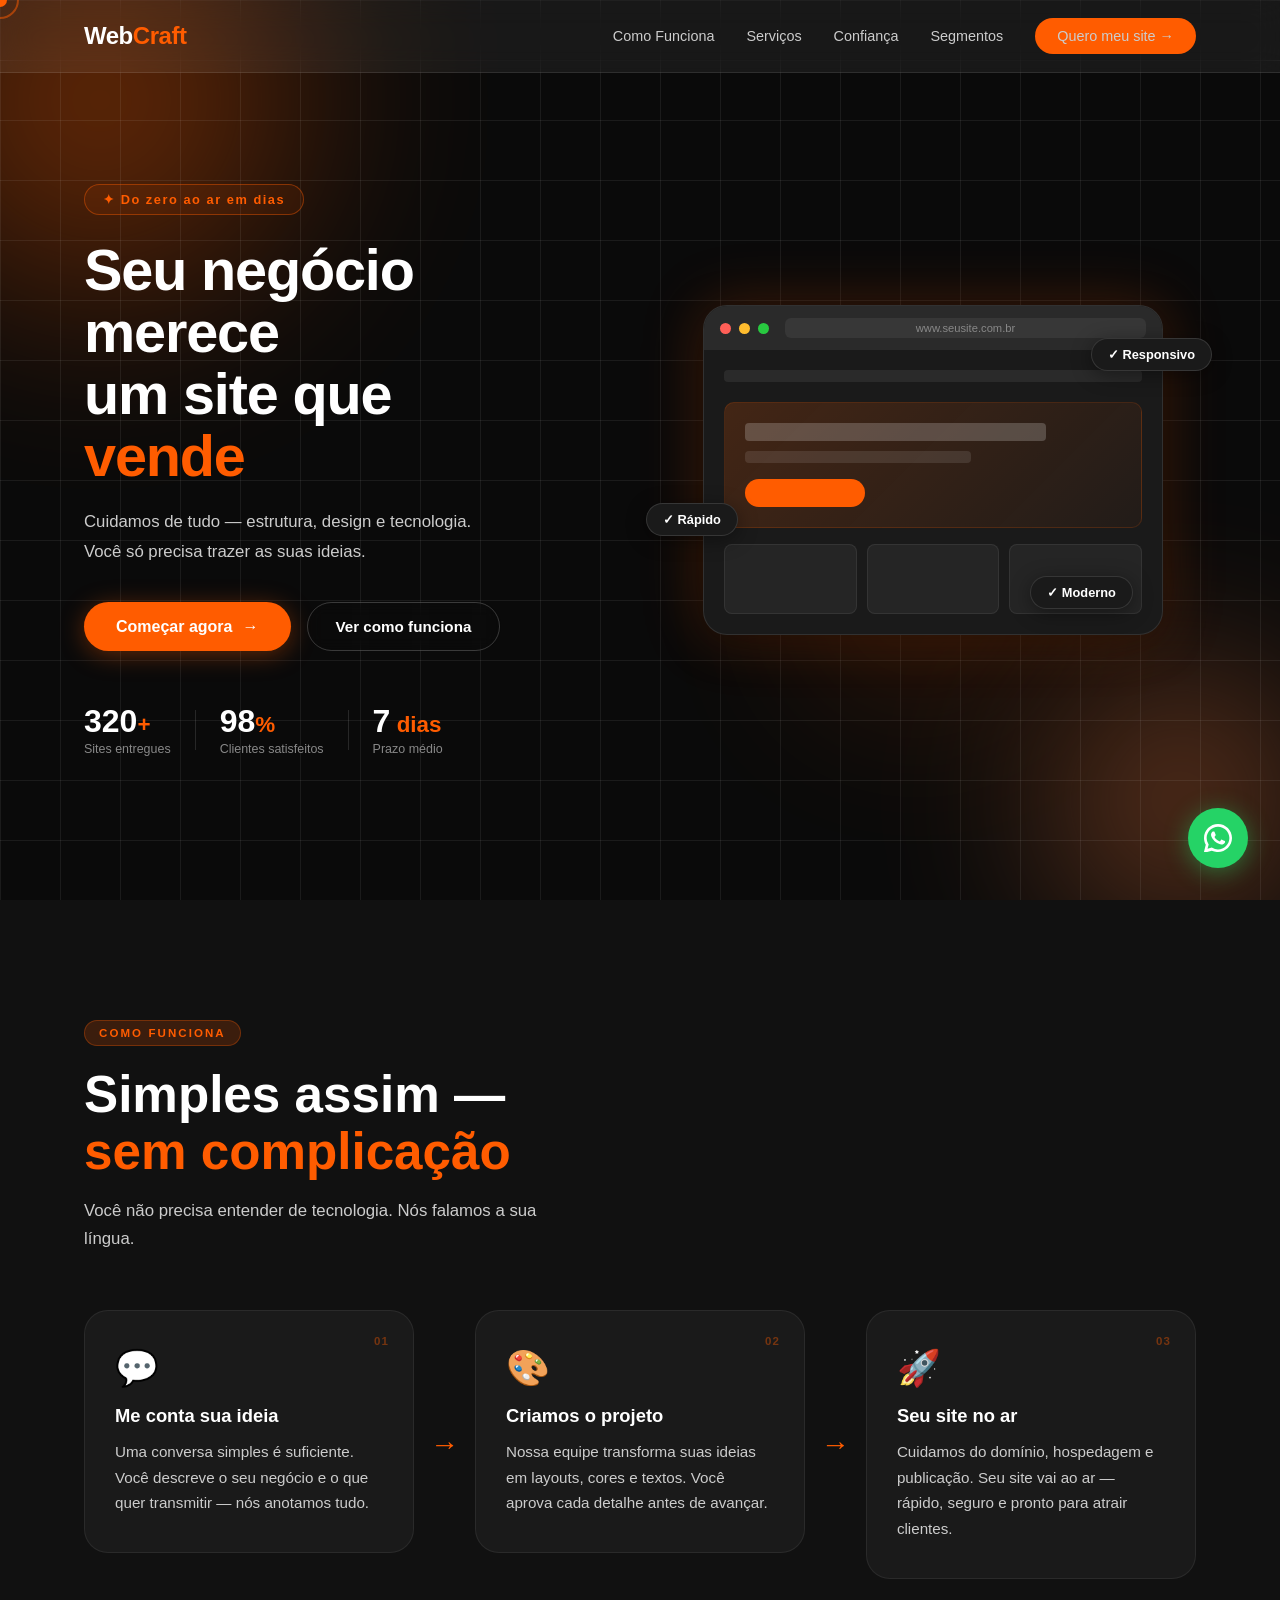
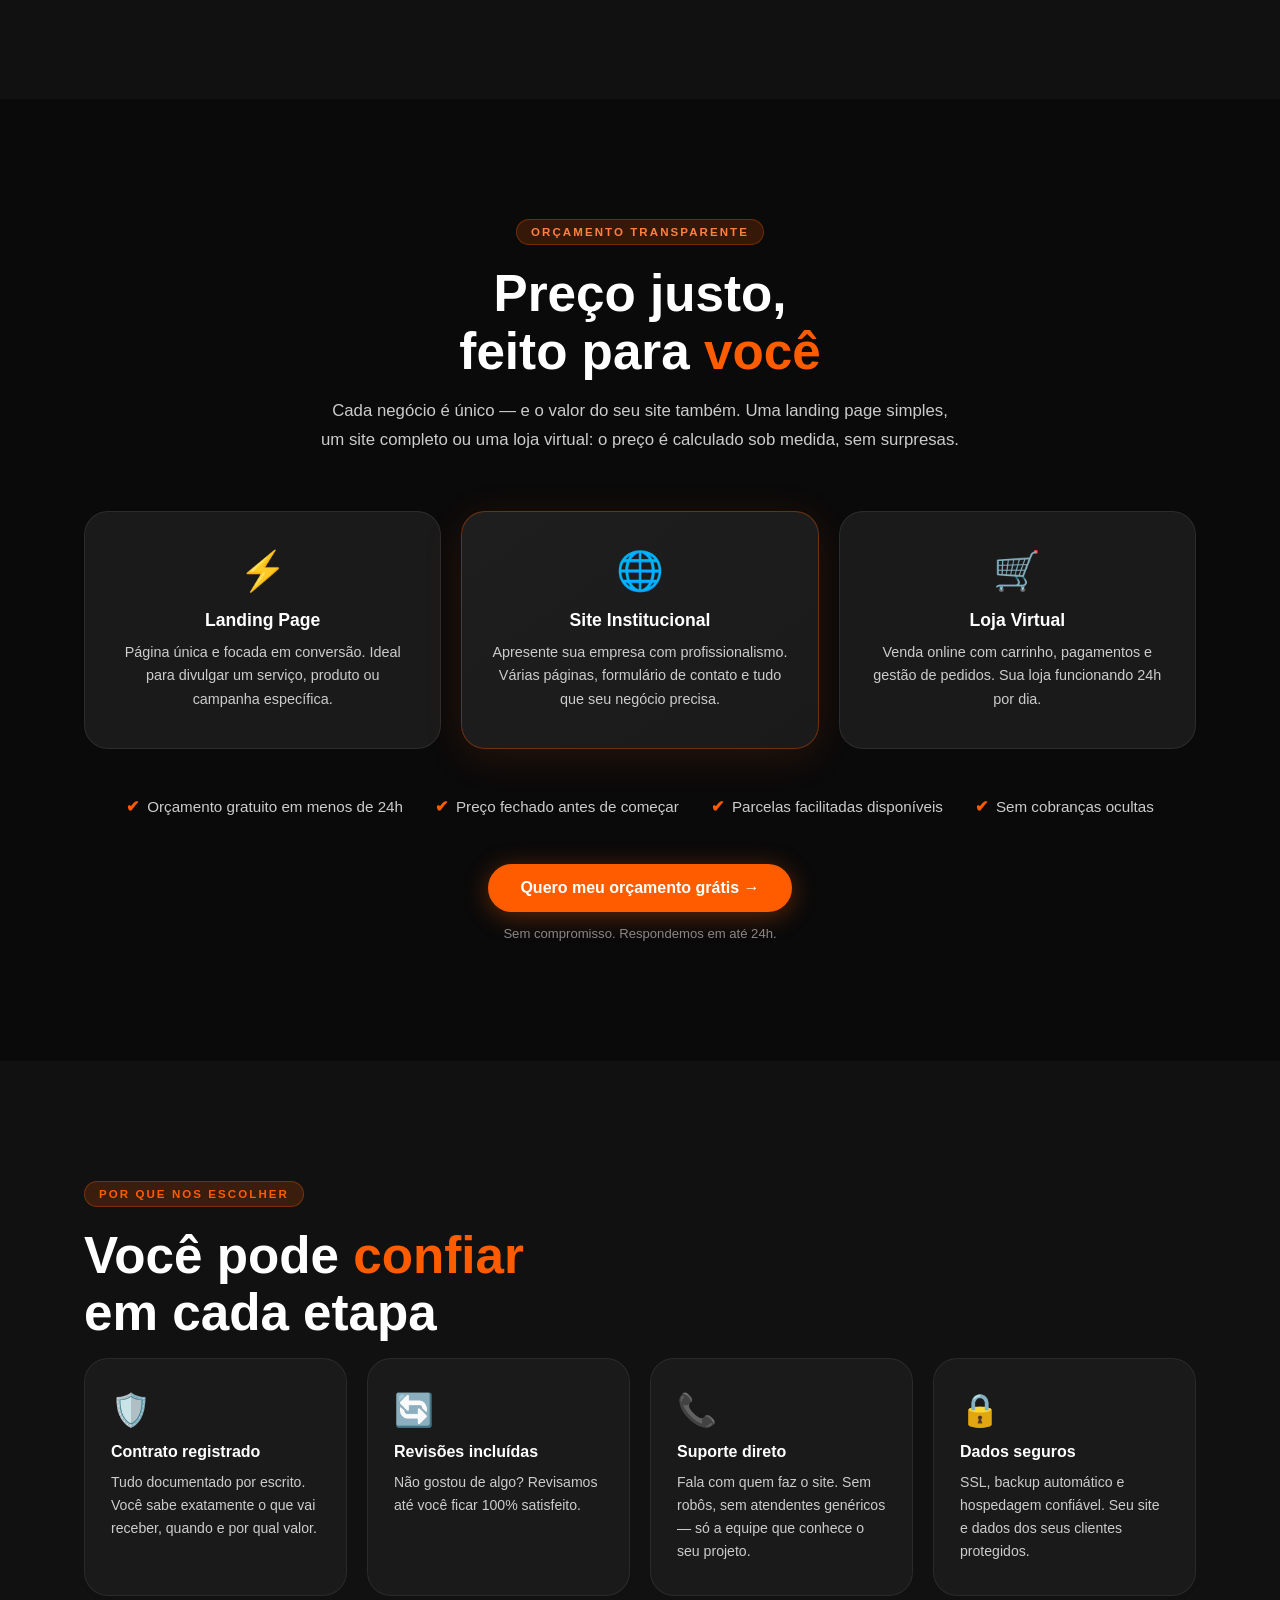
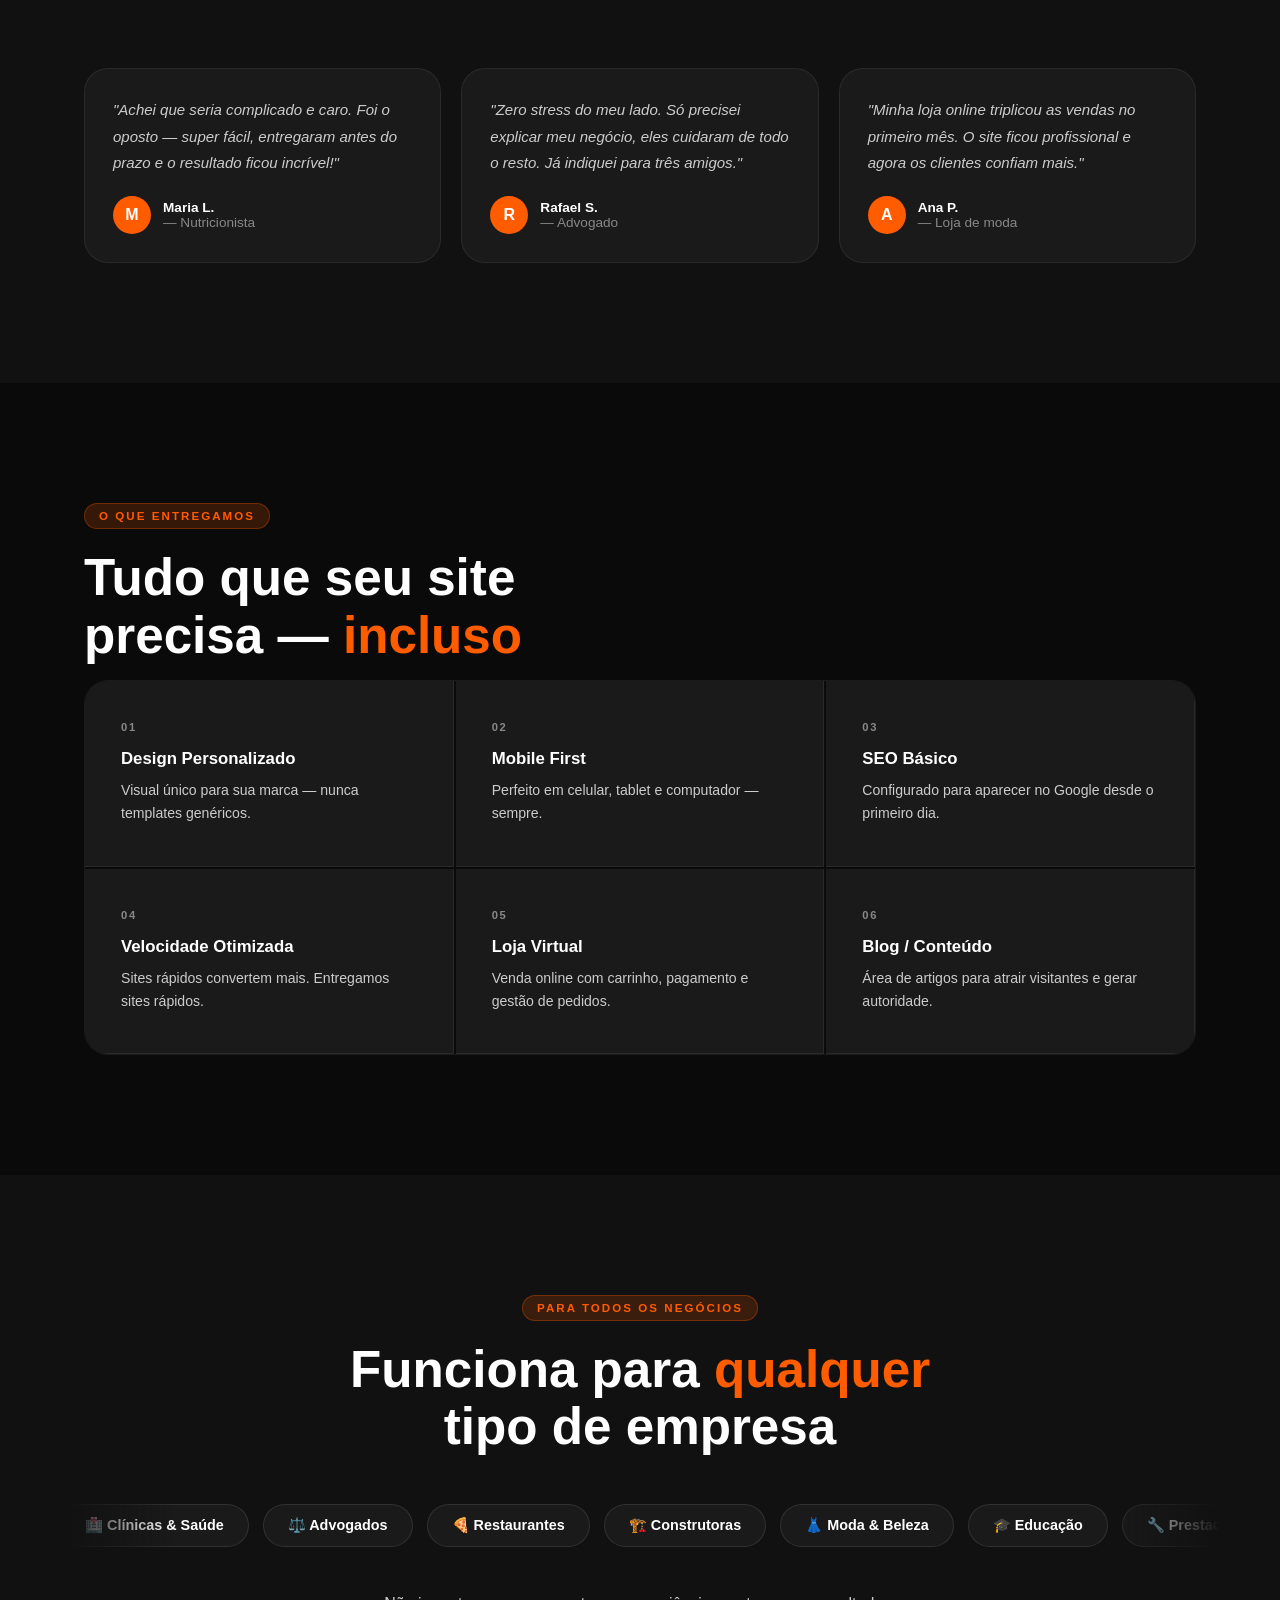
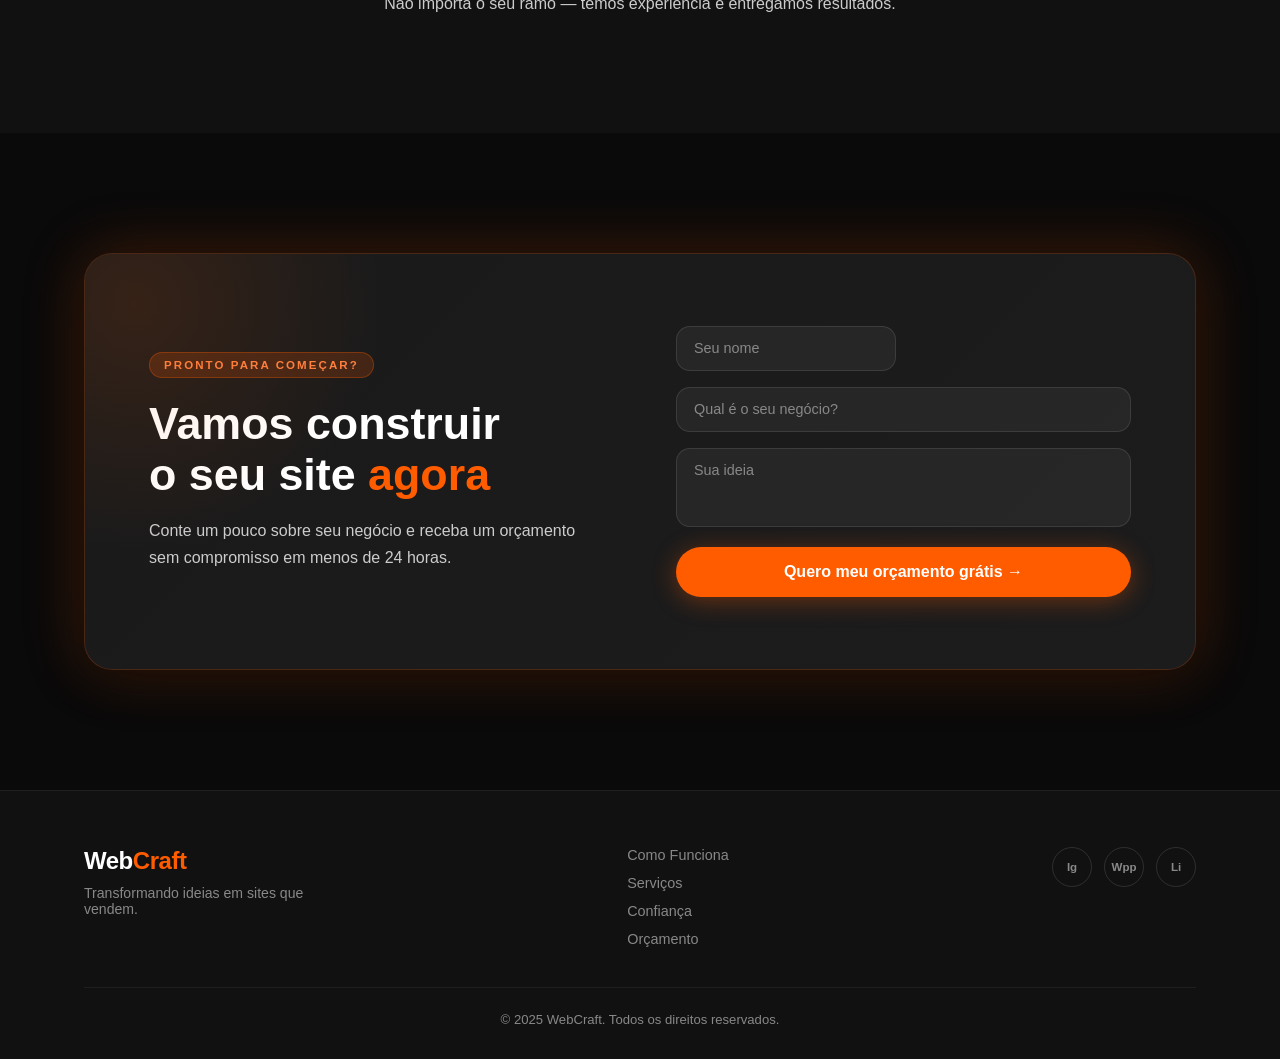
==== commit 2a30f055: "adicionando botão do zap e pagina de obrigado" ====
--- a/index.html
+++ b/index.html
@@ -349,6 +349,18 @@
     </div>
   </footer>
 
+<!-- BOTÃO FLUTUANTE WHATSAPP -->
+  <a href="https://wa.me/5527997474351?text=Olá!%20Vim%20pelo%20site%20e%20quero%20um%20orçamento!" 
+   class="whatsapp-float" 
+   target="_blank" 
+   aria-label="Falar no WhatsApp">
+   <svg xmlns="http://www.w3.org/2000/svg" viewBox="0 0 24 24" fill="white" width="28" height="28">
+     <path d="M17.472 14.382c-.297-.149-1.758-.867-2.03-.967-.273-.099-.471-.148-.67.15-.197.297-.767.966-.94 1.164-.173.199-.347.223-.644.075-.297-.15-1.255-.463-2.39-1.475-.883-.788-1.48-1.761-1.653-2.059-.173-.297-.018-.458.13-.606.134-.133.298-.347.446-.52.149-.174.198-.298.298-.497.099-.198.05-.371-.025-.52-.075-.149-.669-1.612-.916-2.207-.242-.579-.487-.5-.669-.51-.173-.008-.371-.01-.57-.01-.198 0-.52.074-.792.372-.272.297-1.04 1.016-1.04 2.479 0 1.462 1.065 2.875 1.213 3.074.149.198 2.096 3.2 5.077 4.487.709.306 1.262.489 1.694.625.712.227 1.36.195 1.871.118.571-.085 1.758-.719 2.006-1.413.248-.694.248-1.289.173-1.413-.074-.124-.272-.198-.57-.347z"/>
+     <path d="M12 0C5.373 0 0 5.373 0 12c0 2.123.554 4.117 1.528 5.845L.057 23.526a.75.75 0 00.917.917l5.681-1.471A11.945 11.945 0 0012 24c6.627 0 12-5.373 12-12S18.627 0 12 0zm0 21.75a9.695 9.695 0 01-4.943-1.352l-.355-.21-3.671.95.974-3.564-.23-.368A9.694 9.694 0 012.25 12C2.25 6.615 6.615 2.25 12 2.25S21.75 6.615 21.75 12 17.385 21.75 12 21.75z"/>
+   </svg>
+   <span class="whatsapp-tooltip">Falar no WhatsApp</span>
+   </a>
+
   <script src="script.js"></script>
 </body>
 </html>
--- a/style.css
+++ b/style.css
@@ -1068,4 +1068,198 @@
 ::-webkit-scrollbar-thumb { background: var(--orange); border-radius: 3px; }
 
 /* ===== SELECTION ===== */
-::selection { background: var(--orange); color: var(--white); }+::selection { background: var(--orange); color: var(--white); }
+
+/* ===== BOTÃO FLUTUANTE WHATSAPP ===== */
+.whatsapp-float {
+  position: fixed;
+  bottom: 32px;
+  right: 32px;
+  z-index: 8000;
+  background: #25D366;
+  width: 60px;
+  height: 60px;
+  border-radius: 50%;
+  display: flex;
+  align-items: center;
+  justify-content: center;
+  box-shadow: 0 4px 24px rgba(37,211,102,0.45);
+  text-decoration: none;
+  transition: transform 0.3s ease, box-shadow 0.3s ease;
+  animation: wppPulse 2.5s ease-in-out infinite;
+}
+.whatsapp-float:hover {
+  transform: scale(1.12);
+  box-shadow: 0 8px 36px rgba(37,211,102,0.6);
+  animation: none;
+}
+.whatsapp-float:hover .whatsapp-tooltip {
+  opacity: 1;
+  transform: translateX(0);
+  pointer-events: auto;
+}
+
+.whatsapp-tooltip {
+  position: absolute;
+  right: 70px;
+  background: var(--dark2);
+  color: var(--white);
+  font-family: var(--font-display);
+  font-size: 0.82rem;
+  font-weight: 600;
+  white-space: nowrap;
+  padding: 8px 14px;
+  border-radius: 8px;
+  border: 1px solid rgba(255,255,255,0.1);
+  opacity: 0;
+  transform: translateX(8px);
+  transition: opacity 0.25s ease, transform 0.25s ease;
+  pointer-events: none;
+}
+
+@keyframes wppPulse {
+  0%, 100% { box-shadow: 0 4px 24px rgba(37,211,102,0.45); }
+  50%       { box-shadow: 0 4px 40px rgba(37,211,102,0.75); }
+}
+
+@media (max-width: 600px) {
+  .whatsapp-float { bottom: 20px; right: 20px; width: 52px; height: 52px; }
+}
+
+/* ===== PÁGINA DE OBRIGADO ===== */
+.obrigado-section {
+  min-height: 100vh;
+  display: flex;
+  align-items: center;
+  justify-content: center;
+  position: relative;
+  overflow: hidden;
+  padding: 40px 24px;
+}
+
+.obrigado-bg {
+  position: absolute;
+  inset: 0;
+  z-index: 0;
+  pointer-events: none;
+  overflow: hidden;
+}
+
+.obrigado-inner {
+  position: relative;
+  z-index: 1;
+  text-align: center;
+  max-width: 580px;
+}
+
+.obrigado-icon {
+  width: 90px;
+  height: 90px;
+  background: rgba(37,211,102,0.12);
+  border: 2px solid rgba(37,211,102,0.35);
+  border-radius: 50%;
+  display: flex;
+  align-items: center;
+  justify-content: center;
+  font-size: 2.6rem;
+  margin: 0 auto 32px;
+  animation: popIn 0.6s cubic-bezier(0.175,0.885,0.32,1.275) both;
+}
+
+@keyframes popIn {
+  from { transform: scale(0); opacity: 0; }
+  to   { transform: scale(1); opacity: 1; }
+}
+
+.obrigado-title {
+  font-family: var(--font-display);
+  font-size: clamp(2.2rem, 5vw, 3.6rem);
+  font-weight: 800;
+  line-height: 1.1;
+  margin-bottom: 16px;
+  animation: fadeUp 0.6s ease 0.2s both;
+}
+.obrigado-title span { color: var(--orange); }
+
+.obrigado-sub {
+  color: var(--light-gray);
+  font-size: 1.05rem;
+  line-height: 1.75;
+  margin-bottom: 40px;
+  animation: fadeUp 0.6s ease 0.35s both;
+}
+
+.obrigado-steps {
+  display: flex;
+  flex-direction: column;
+  gap: 14px;
+  margin-bottom: 48px;
+  animation: fadeUp 0.6s ease 0.45s both;
+}
+
+.obrigado-step {
+  display: flex;
+  align-items: center;
+  gap: 14px;
+  background: var(--dark2);
+  border: 1px solid rgba(255,255,255,0.07);
+  border-radius: var(--radius);
+  padding: 16px 20px;
+  text-align: left;
+}
+
+.obrigado-step-num {
+  width: 32px;
+  height: 32px;
+  border-radius: 50%;
+  background: var(--orange);
+  color: var(--white);
+  font-family: var(--font-display);
+  font-weight: 800;
+  font-size: 0.85rem;
+  display: flex;
+  align-items: center;
+  justify-content: center;
+  flex-shrink: 0;
+}
+
+.obrigado-step p { color: var(--light-gray); font-size: 0.92rem; line-height: 1.5; }
+.obrigado-step strong { color: var(--white); }
+
+.obrigado-actions {
+  display: flex;
+  gap: 14px;
+  justify-content: center;
+  flex-wrap: wrap;
+  animation: fadeUp 0.6s ease 0.55s both;
+}
+
+.btn-wpp {
+  display: inline-flex;
+  align-items: center;
+  gap: 10px;
+  background: #25D366;
+  color: var(--white);
+  font-family: var(--font-display);
+  font-weight: 700;
+  font-size: 0.95rem;
+  padding: 14px 28px;
+  border-radius: 100px;
+  text-decoration: none;
+  transition: var(--trans);
+  box-shadow: 0 4px 20px rgba(37,211,102,0.35);
+}
+.btn-wpp:hover { transform: translateY(-3px); box-shadow: 0 8px 32px rgba(37,211,102,0.5); }
+
+.redirect-msg {
+  margin-top: 32px;
+  color: var(--gray);
+  font-size: 0.82rem;
+  animation: fadeUp 0.6s ease 0.65s both;
+}
+#countdown { color: var(--orange); font-weight: 700; }
+
+@keyframes fadeUp {
+  from { opacity: 0; transform: translateY(24px); }
+  to   { opacity: 1; transform: translateY(0); }
+}
